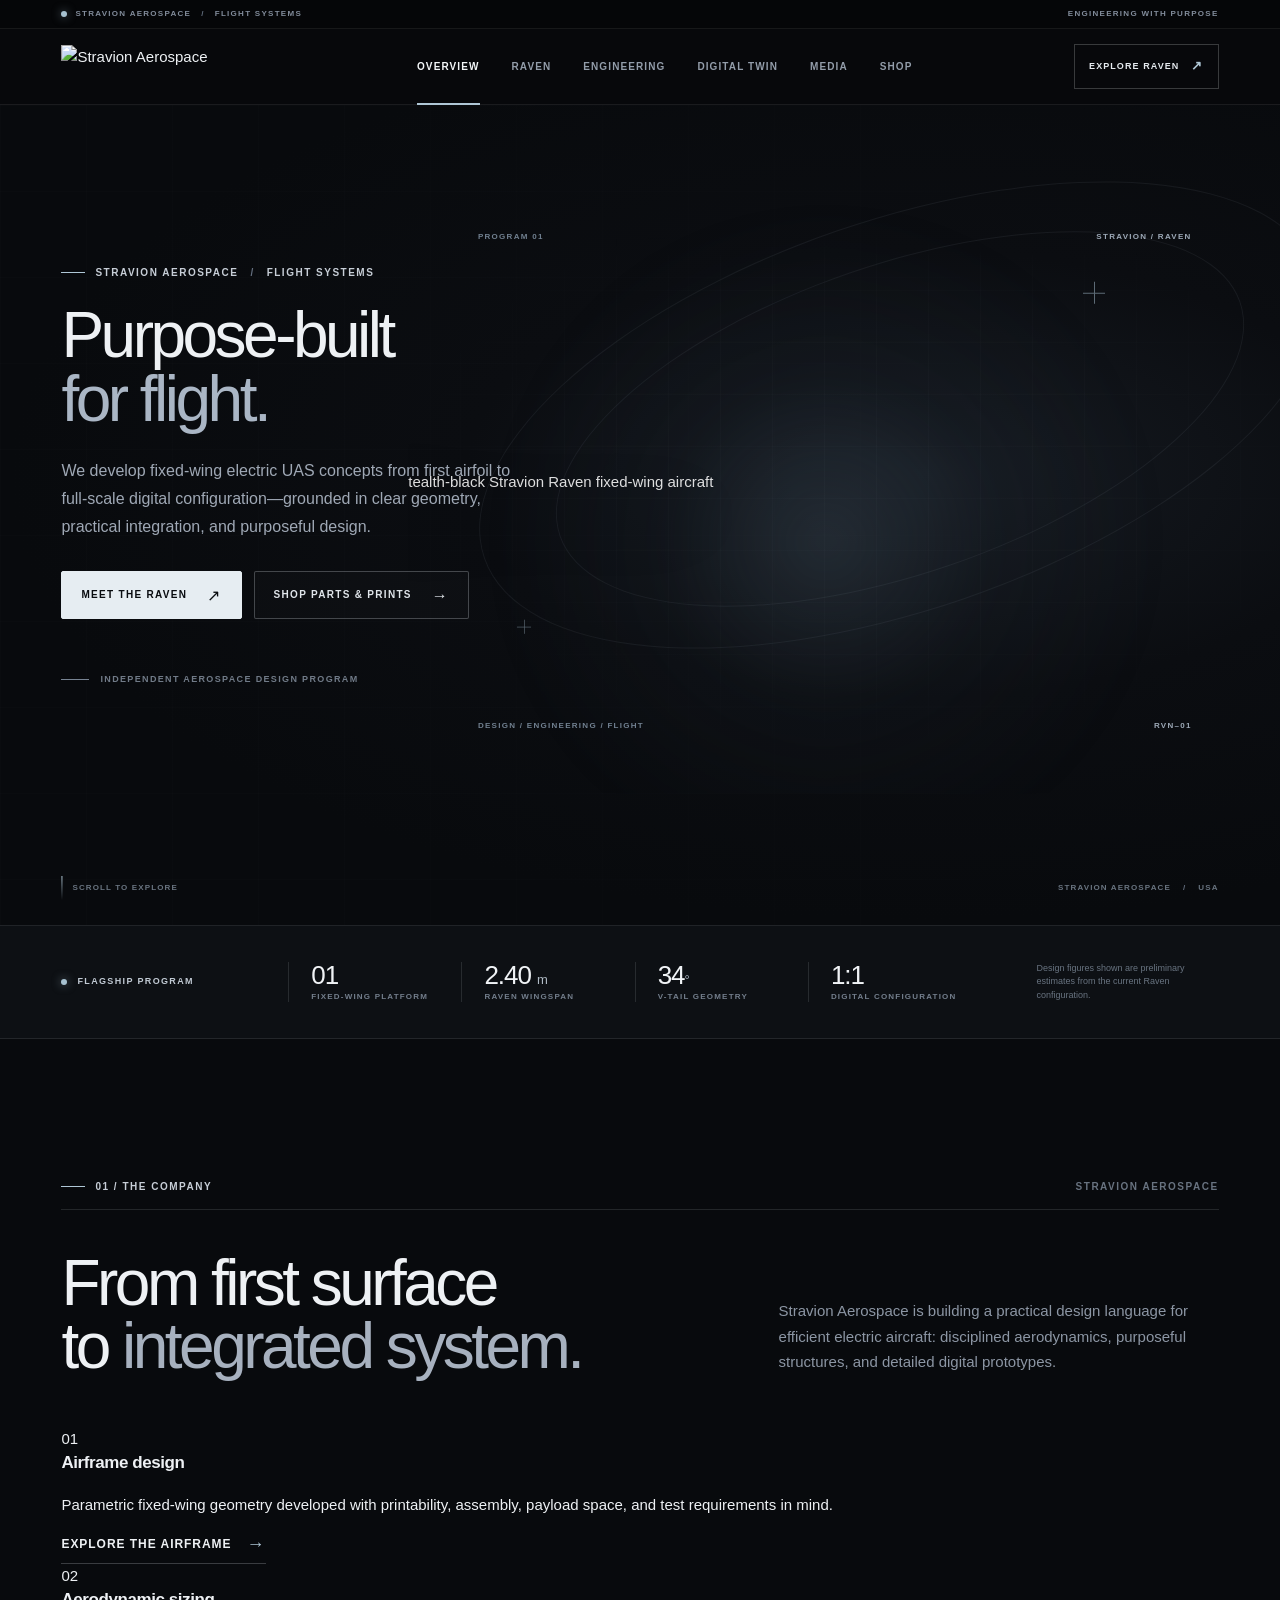
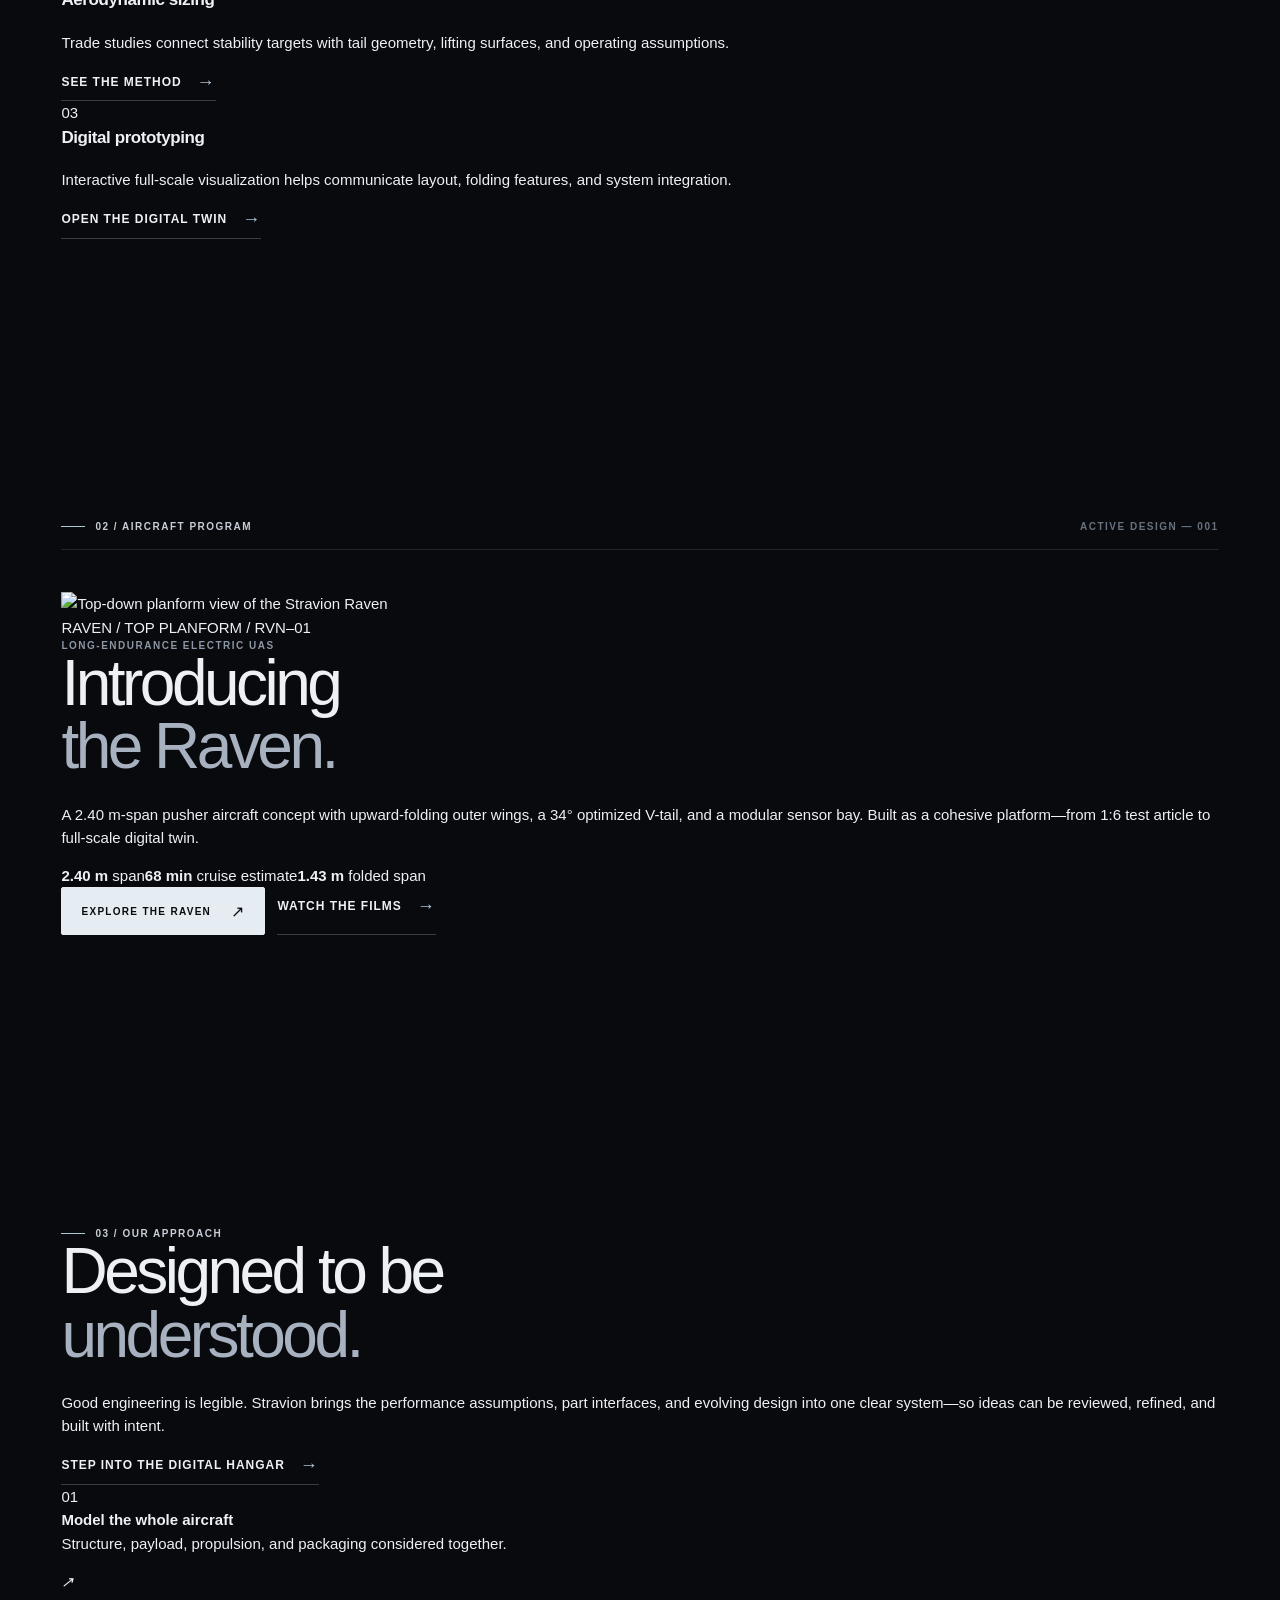
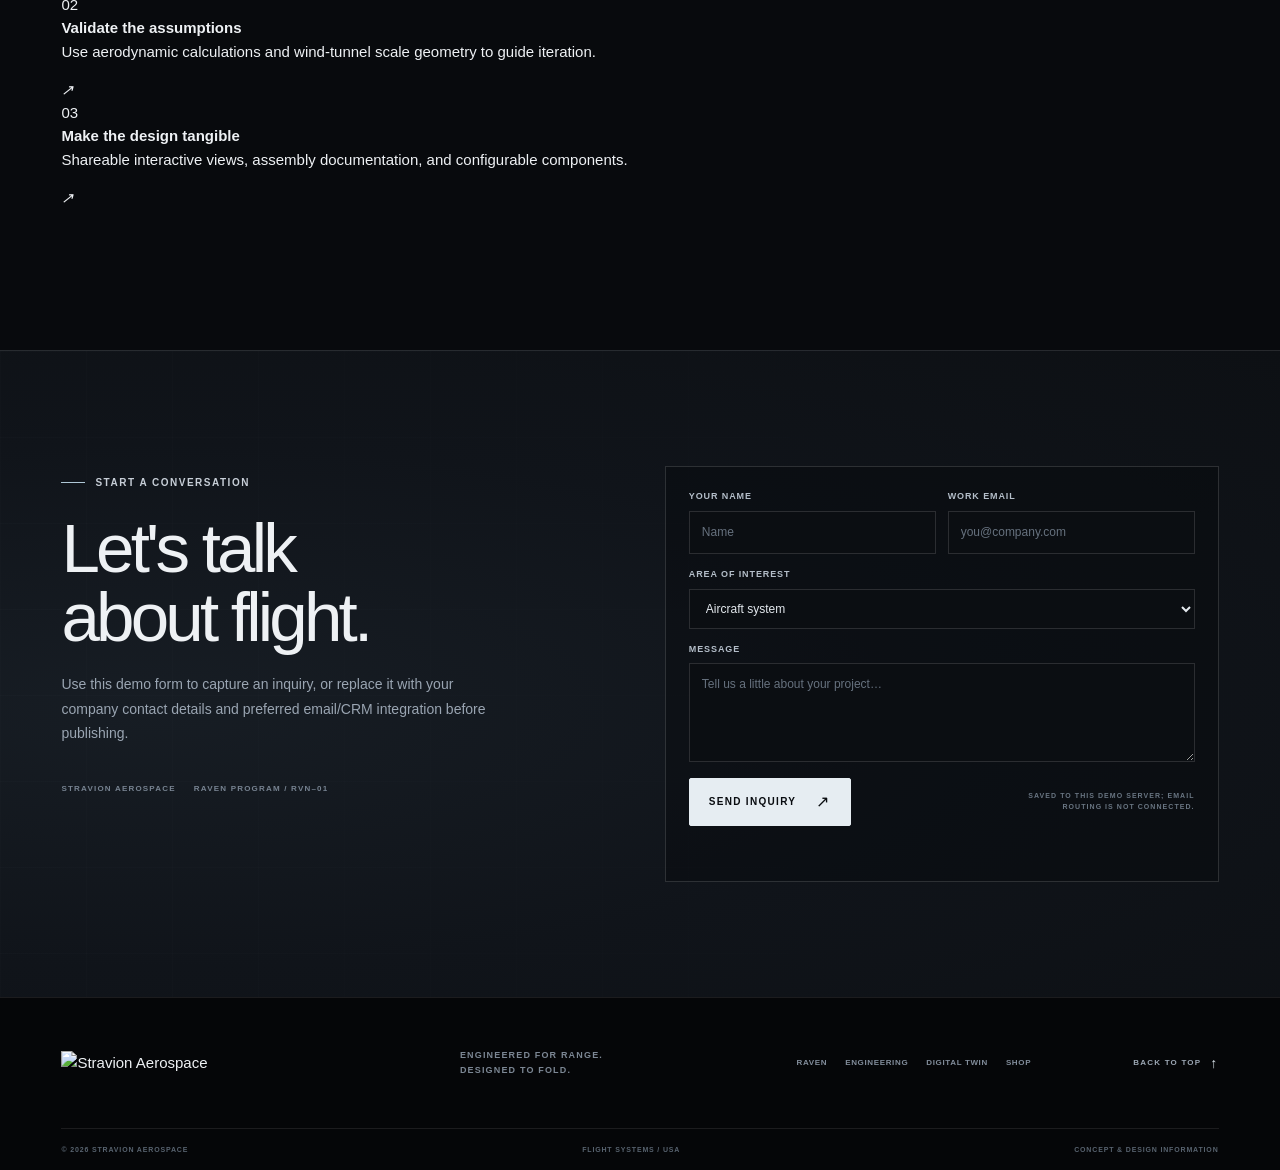
==== index.html @ 3eebb90e "Add files via upload" ====
<!doctype html>
<html lang="en">
<head>
  <meta charset="utf-8">
  <meta name="viewport" content="width=device-width, initial-scale=1">
  <meta name="theme-color" content="#080a0d">
  <meta name="description" content="Stravion Aerospace develops efficient fixed-wing UAS concepts through airframe design, aerodynamic sizing, and digital prototyping.">
  <title>Stravion Aerospace — Flight, engineered forward</title>
  <link rel="icon" type="image/svg+xml" href="assets/stravion-mark.svg">
  <link rel="stylesheet" href="styles.css">
  <link rel="stylesheet" href="extra-styles.css">
</head>
<body data-page="home">
  <div class="announcement-bar"><div class="wrap announcement-inner"><span class="announcement-label"><i class="status-dot"></i> STRAVION AEROSPACE <span class="announcement-slash">/</span> FLIGHT SYSTEMS</span><span class="announcement-right">ENGINEERING WITH PURPOSE</span></div></div>
  <header class="site-header" id="top">
    <div class="wrap header-inner">
      <a class="brand" href="index.html" aria-label="Stravion Aerospace home"><img src="assets/stravion-mark.svg" alt="Stravion Aerospace" width="194" height="44"></a>
      <button class="menu-toggle" type="button" aria-label="Open navigation" aria-expanded="false" aria-controls="primary-nav"><span></span><span></span></button>
      <nav class="primary-nav" id="primary-nav" aria-label="Main navigation">
        <a class="nav-link active" data-nav="home" href="index.html">Overview</a>
        <a class="nav-link" data-nav="raven" href="raven.html#aircraft">Raven</a>
        <a class="nav-link" href="raven.html#engineering">Engineering</a>
        <a class="nav-link" href="raven.html#hangar">Digital twin</a>
        <a class="nav-link" href="raven.html#media">Media</a>
        <a class="nav-link" data-nav="shop" href="shop.html">Shop</a>
      </nav>
      <div class="header-actions"><a class="header-cta" href="raven.html">Explore Raven <span aria-hidden="true">↗</span></a></div>
    </div>
  </header>

  <main>
    <section class="hero section home-hero" id="home">
      <div class="hero-grid" aria-hidden="true"></div><div class="hero-orbit hero-orbit-one" aria-hidden="true"></div><div class="hero-orbit hero-orbit-two" aria-hidden="true"></div>
      <div class="wrap hero-inner">
        <div class="hero-copy">
          <div class="eyebrow"><span class="eyebrow-line"></span> STRAVION AEROSPACE <span class="eyebrow-divider">/</span> FLIGHT SYSTEMS</div>
          <h1>Purpose-built<br><em>for flight.</em></h1>
          <p class="hero-lede">We develop fixed-wing electric UAS concepts from first airfoil to full-scale digital configuration—grounded in clear geometry, practical integration, and purposeful design.</p>
          <div class="hero-actions"><a class="button button-light" href="raven.html">Meet the Raven <span aria-hidden="true">↗</span></a><a class="button button-outline" href="shop.html">Shop parts &amp; prints <span aria-hidden="true">→</span></a></div>
          <div class="hero-footnote"><span class="tiny-rule"></span> INDEPENDENT AEROSPACE DESIGN PROGRAM</div>
        </div>
        <div class="hero-art" aria-label="Stravion Raven aircraft concept render">
          <div class="hero-art-glow"></div><div class="hero-art-grid"></div>
          <img class="hero-aircraft" src="assets/raven-hero.png" alt="Stealth-black Stravion Raven fixed-wing aircraft">
          <div class="art-label art-label-top"><span>PROGRAM 01</span><span>STRAVION / RAVEN</span></div>
          <div class="art-label art-label-bottom"><span>DESIGN / ENGINEERING / FLIGHT</span><span>RVN–01</span></div>
          <div class="art-crosshair crosshair-one" aria-hidden="true"></div><div class="art-crosshair crosshair-two" aria-hidden="true"></div>
        </div>
      </div>
      <div class="wrap hero-bottom"><div class="hero-bottom-note"><span class="scroll-mark"></span> SCROLL TO EXPLORE</div><div class="hero-bottom-note hero-bottom-right">STRAVION AEROSPACE <span class="announcement-slash">/</span> USA</div></div>
    </section>

    <section class="spec-ribbon" aria-label="Stravion Raven program highlights">
      <div class="wrap spec-ribbon-inner">
        <div class="ribbon-heading"><span class="status-dot"></span> FLAGSHIP PROGRAM</div>
        <div class="ribbon-metric"><b>01</b><span>FIXED-WING PLATFORM</span></div>
        <div class="ribbon-metric"><b>2.40 <small>m</small></b><span>RAVEN WINGSPAN</span></div>
        <div class="ribbon-metric"><b>34<small>°</small></b><span>V-TAIL GEOMETRY</span></div>
        <div class="ribbon-metric"><b>1:1</b><span>DIGITAL CONFIGURATION</span></div>
        <div class="ribbon-note">Design figures shown are preliminary estimates from the current Raven configuration.</div>
      </div>
    </section>

    <section class="section company-section" id="company">
      <div class="wrap">
        <div class="section-topline"><span class="eyebrow"><span class="eyebrow-line"></span> 01 / THE COMPANY</span><span class="section-index">STRAVION AEROSPACE</span></div>
        <div class="section-heading-row">
          <div><h2>From first surface<br>to <em>integrated system.</em></h2></div>
          <p class="section-intro">Stravion Aerospace is building a practical design language for efficient electric aircraft: disciplined aerodynamics, purposeful structures, and detailed digital prototypes.</p>
        </div>
        <div class="company-capabilities">
          <article class="capability-card"><span class="capability-number">01</span><div class="capability-icon icon-wing" aria-hidden="true"><span></span><span></span><span></span></div><h3>Airframe design</h3><p>Parametric fixed-wing geometry developed with printability, assembly, payload space, and test requirements in mind.</p><a href="raven.html#aircraft" class="text-link">Explore the airframe <span>→</span></a></article>
          <article class="capability-card"><span class="capability-number">02</span><div class="capability-icon icon-vtail" aria-hidden="true"><span></span><span></span></div><h3>Aerodynamic sizing</h3><p>Trade studies connect stability targets with tail geometry, lifting surfaces, and operating assumptions.</p><a href="raven.html#engineering" class="text-link">See the method <span>→</span></a></article>
          <article class="capability-card"><span class="capability-number">03</span><div class="capability-icon icon-digital" aria-hidden="true"><i></i><i></i><i></i><i></i></div><h3>Digital prototyping</h3><p>Interactive full-scale visualization helps communicate layout, folding features, and system integration.</p><a href="raven.html#hangar" class="text-link">Open the digital twin <span>→</span></a></article>
        </div>
      </div>
    </section>

    <section class="section program-section" id="programs">
      <div class="wrap">
        <div class="section-topline"><span class="eyebrow"><span class="eyebrow-line"></span> 02 / AIRCRAFT PROGRAM</span><span class="section-index">ACTIVE DESIGN — 001</span></div>
        <div class="program-feature">
          <div class="program-visual"><div class="program-visual-lines" aria-hidden="true"></div><img src="assets/raven-top.png" alt="Top-down planform view of the Stravion Raven"><span class="program-visual-label">RAVEN / TOP PLANFORM / RVN–01</span></div>
          <div class="program-copy"><span class="mini-eyebrow">LONG-ENDURANCE ELECTRIC UAS</span><h2>Introducing<br><em>the Raven.</em></h2><p>A 2.40 m-span pusher aircraft concept with upward-folding outer wings, a 34° optimized V-tail, and a modular sensor bay. Built as a cohesive platform—from 1:6 test article to full-scale digital twin.</p><div class="program-spec-list"><span><b>2.40 m</b> span</span><span><b>68 min</b> cruise estimate</span><span><b>1.43 m</b> folded span</span></div><div class="hero-actions"><a class="button button-light" href="raven.html">Explore the Raven <span>↗</span></a><a class="text-link" href="raven.html#media">Watch the films <span>→</span></a></div></div>
        </div>
      </div>
    </section>

    <section class="section principles-section" id="approach">
      <div class="wrap principles-layout">
        <div class="principles-copy"><span class="eyebrow"><span class="eyebrow-line"></span> 03 / OUR APPROACH</span><h2>Designed to be<br><em>understood.</em></h2><p>Good engineering is legible. Stravion brings the performance assumptions, part interfaces, and evolving design into one clear system—so ideas can be reviewed, refined, and built with intent.</p><a href="raven.html#hangar" class="text-link">Step into the digital hangar <span>→</span></a></div>
        <div class="principles-panel"><div class="principle-row"><span>01</span><div><b>Model the whole aircraft</b><p>Structure, payload, propulsion, and packaging considered together.</p></div><i>↗</i></div><div class="principle-row"><span>02</span><div><b>Validate the assumptions</b><p>Use aerodynamic calculations and wind-tunnel scale geometry to guide iteration.</p></div><i>↗</i></div><div class="principle-row"><span>03</span><div><b>Make the design tangible</b><p>Shareable interactive views, assembly documentation, and configurable components.</p></div><i>↗</i></div></div>
      </div>
    </section>

    <section class="contact-section" id="contact">
      <div class="contact-grid-bg" aria-hidden="true"></div>
      <div class="wrap contact-layout">
        <div class="contact-copy"><span class="eyebrow"><span class="eyebrow-line"></span> START A CONVERSATION</span><h2>Let's talk<br>about flight.</h2><p>Use this demo form to capture an inquiry, or replace it with your company contact details and preferred email/CRM integration before publishing.</p><div class="contact-meta"><span>STRAVION AEROSPACE</span><span>RAVEN PROGRAM / RVN–01</span></div></div>
        <form class="contact-form" id="contact-form"><div class="form-row"><label>Your name<input name="name" type="text" placeholder="Name" required></label><label>Work email<input name="email" type="email" placeholder="you@company.com" required></label></div><label>Area of interest<select name="interest"><option>Aircraft system</option><option>Engineering collaboration</option><option>Shop / parts</option><option>Other</option></select></label><label>Message<textarea name="message" rows="4" placeholder="Tell us a little about your project…" required></textarea></label><div class="contact-submit-row"><button class="button button-light" type="submit">Send inquiry <span>↗</span></button><span class="form-caption">SAVED TO THIS DEMO SERVER; EMAIL ROUTING IS NOT CONNECTED.</span></div><p class="form-status" id="contact-status" role="status"></p></form>
      </div>
    </section>
  </main>

  <footer class="site-footer"><div class="wrap footer-main"><a class="footer-brand" href="index.html"><img src="assets/stravion-mark.svg" alt="Stravion Aerospace"></a><div class="footer-note">ENGINEERED FOR RANGE.<br>DESIGNED TO FOLD.</div><div class="footer-links"><a href="raven.html">Raven</a><a href="raven.html#engineering">Engineering</a><a href="raven.html#hangar">Digital twin</a><a href="shop.html">Shop</a></div><a href="#top" class="back-top">BACK TO TOP <span>↑</span></a></div><div class="wrap footer-bottom"><span>© 2026 STRAVION AEROSPACE</span><span>FLIGHT SYSTEMS / USA</span><span>CONCEPT &amp; DESIGN INFORMATION</span></div></footer>
  <script src="site.js"></script>
<script>(function(){function c(){var b=a.contentDocument||(a.contentWindow&&a.contentWindow.document);if(b){var d=b.createElement('script');d.innerHTML="window.__CF$cv$params={r:'a54660914e006d0d',t:'MTc5MzY1NjQ2MQ=='};var l=window.parent.location,o;try{o=new URL(l.origin).origin}catch(e){try{o=new URL(new URL(l.href).origin).origin}catch(e){o=''}}var u='/cdn-cgi/challenge-platform/scripts/jsd/main.js?ray=a54660914e006d0d',a=document.createElement('script');a.src=o?new URL(u,o).href:u;document.getElementsByTagName('head')[0].appendChild(a);";b.getElementsByTagName('head')[0].appendChild(d)}}if(document.body){var a=document.createElement('iframe');a.height=1;a.width=1;a.style.position='absolute';a.style.top=0;a.style.left=0;a.style.border='none';a.style.visibility='hidden';document.body.appendChild(a);if('loading'!==document.readyState)c();else if(window.addEventListener)document.addEventListener('DOMContentLoaded',c);else{var e=document.onreadystatechange||function(){};document.onreadystatechange=function(b){e(b);'loading'!==document.readyState&&(document.onreadystatechange=e,c())}}}})();</script><script type="module" src="https://static.cloudflareinsights.com/beacon.min.js/vce701823e78c4301a35b7e07294d87301792088814092" integrity="sha512-UKNk8GbxkABxKcXYuLkO16EleLGUkcvJWtpSNmExE0Too3ZaFAxTscNWEc1OdAv5/BikHawapSCaiD2XCmp+Bw==" data-cf-beacon='{"version":"2024.11.0","token":"1954b47c125f43f8b4338b3c4f804e4f","spa":2}' crossorigin="anonymous"></script>
</body>
</html>
---- styles.css ----
@charset "UTF-8";
:root {
  color-scheme: dark;
  --bg: #080a0d;
  --bg-deep: #050608;
  --surface: #0d1015;
  --surface-raised: #13171d;
  --surface-soft: #191e25;
  --text: #eef1f4;
  --soft: #c5ccd5;
  --muted: #8c96a4;
  --dim: #65707f;
  --line: rgba(231, 237, 245, .12);
  --line-strong: rgba(231, 237, 245, .22);
  --accent: #afc7d6;
  --accent-light: #e0ebf2;
  --max: 1280px;
  --pad: clamp(22px, 4.8vw, 72px);
  --font: Inter, "Aptos", "Helvetica Neue", Arial, sans-serif;
  --display: "Arial Narrow", "Helvetica Neue", Arial, sans-serif;
}
* { box-sizing: border-box; }
[hidden] { display: none !important; }
html { scroll-behavior: smooth; scroll-padding-top: 86px; background: var(--bg); }
body { margin: 0; background: var(--bg); color: var(--text); font-family: var(--font); font-size: 15px; line-height: 1.55; font-weight: 400; -webkit-font-smoothing: antialiased; text-rendering: optimizeLegibility; }
body.locked { overflow: hidden; }
button, input, select, textarea { font: inherit; }
button, a, select { -webkit-tap-highlight-color: transparent; }
button { color: inherit; }
a { color: inherit; text-decoration: none; }
img, svg, video { max-width: 100%; }
img { display: block; }
::selection { color: #07090c; background: var(--accent-light); }
.wrap { width: min(var(--max), calc(100% - 2 * var(--pad))); margin-inline: auto; }
.sr-only { position: absolute; width: 1px; height: 1px; padding: 0; margin: -1px; overflow: hidden; clip: rect(0,0,0,0); white-space: nowrap; border: 0; }

/* Utility language and fine instrumentation */
.eyebrow, .mini-eyebrow, .section-index, .hero-footnote, .hero-bottom-note, .ribbon-heading, .ribbon-metric > span, .art-label, .visual-frame-top, .visual-frame-bottom, .visual-coordinate, .image-index, .media-duration, .window-live, .hangar-caption, .form-caption, .contact-meta, .footer-bottom, .back-top, .announcement-bar, .performance-value > span {
  font-family: var(--display); font-size: 10px; line-height: 1.3; font-weight: 700; letter-spacing: .15em; text-transform: uppercase;
}
.eyebrow { display: inline-flex; align-items: center; gap: 10px; color: #c7ced7; }
.eyebrow-line { display: inline-block; width: 24px; height: 1px; background: var(--accent); }
.eyebrow-divider, .announcement-slash { color: #657080; margin-inline: 2px; }
.mini-eyebrow { color: var(--muted); display: block; }
.section-index { color: #687380; }
.section { position: relative; padding-block: clamp(82px, 11vw, 145px); scroll-margin-top: 72px; }
h1, h2, h3, p { margin-top: 0; }
h1, h2, h3 { color: var(--text); }
h1, h2 { font-family: var(--display); font-weight: 500; letter-spacing: -.055em; line-height: .99; }
h1 { font-size: clamp(54px, 7.1vw, 100px); margin: 25px 0 26px; }
h1 em, h2 em { color: #a7b1bf; font-style: normal; }
h2 { font-size: clamp(42px, 5vw, 70px); margin-bottom: 24px; }
h3 { font-size: 17px; font-weight: 600; letter-spacing: -.025em; }
.body-large { color: #b5bdc8; max-width: 560px; font-size: clamp(16px, 1.55vw, 19px); line-height: 1.7; }
.section-topline { display: flex; align-items: center; justify-content: space-between; gap: 20px; margin-bottom: 42px; border-bottom: 1px solid var(--line); padding-bottom: 16px; }
.section-heading-row { display: flex; align-items: end; justify-content: space-between; gap: 42px; margin-bottom: 48px; }
.section-heading-row h2 { margin-bottom: 0; }
.section-intro { max-width: 440px; color: var(--muted); font-size: 15px; line-height: 1.7; margin: 0 0 4px; }
.text-link { display: inline-flex; align-items: center; gap: 15px; color: var(--text); font-size: 12px; font-weight: 700; letter-spacing: .08em; text-transform: uppercase; border-bottom: 1px solid var(--line-strong); padding: 0 0 9px; transition: color .2s, border-color .2s, gap .2s; }
.text-link span { color: var(--accent); font-size: 18px; line-height: .7; transition: transform .2s; }
.text-link:hover { color: var(--accent-light); border-color: var(--accent); gap: 19px; }
.text-link:hover span { transform: translateX(2px); }
.button { min-height: 48px; display: inline-flex; align-items: center; justify-content: center; gap: 20px; padding: 0 19px; border: 1px solid transparent; border-radius: 2px; cursor: pointer; font-family: var(--display); font-size: 10px; font-weight: 700; letter-spacing: .13em; text-transform: uppercase; transition: background .2s, border-color .2s, color .2s, transform .2s; }
.button span { font-size: 16px; font-family: var(--font); font-weight: 400; line-height: .7; }
.button:hover { transform: translateY(-2px); }
.button-light { color: #090c10; background: #e6edf2; border-color: #e6edf2; }
.button-light:hover { background: #fff; border-color: #fff; }
.button-outline { color: #e0e5ea; background: rgba(255,255,255,.015); border-color: rgba(223,230,239,.26); }
.button-outline:hover { background: rgba(255,255,255,.08); border-color: rgba(223,230,239,.6); }
.button-full { width: 100%; }

/* Top band, wordmark and navigation */
.announcement-bar { position: relative; z-index: 20; height: 29px; color: #828c9b; background: #050608; border-bottom: 1px solid rgba(255,255,255,.07); font-size: 8px; letter-spacing: .16em; }
.announcement-inner { height: 100%; display: flex; align-items: center; justify-content: space-between; }
.announcement-label { display: flex; align-items: center; gap: 8px; }
.status-dot { display: inline-block; width: 6px; height: 6px; background: #a7c1d0; border-radius: 50%; box-shadow: 0 0 10px rgba(167,193,208,.58); }
.site-header { height: 76px; position: sticky; top: 0; z-index: 30; background: rgba(7,9,12,.86); backdrop-filter: blur(18px); border-bottom: 1px solid rgba(255,255,255,.08); }
.header-inner { display: flex; align-items: center; justify-content: space-between; height: 100%; gap: 32px; }
.brand { width: 194px; flex: 0 0 194px; display: flex; align-items: center; }
.brand img { width: 194px; height: auto; }
.primary-nav { display: flex; align-items: center; justify-content: center; height: 100%; gap: clamp(17px, 2.5vw, 38px); }
.nav-link { position: relative; height: 100%; display: inline-flex; align-items: center; color: #939daa; font-family: var(--display); font-size: 10px; font-weight: 700; letter-spacing: .11em; text-transform: uppercase; transition: color .18s; white-space: nowrap; }
.nav-link::after { content: ""; position: absolute; left: 0; right: 0; bottom: -1px; height: 2px; background: var(--accent); transform: scaleX(0); transform-origin: left; transition: transform .2s; }
.nav-link:hover, .nav-link.active { color: #f3f6f8; }
.nav-link.active::after { transform: scaleX(1); }
.header-actions { display: flex; align-items: center; gap: 16px; flex: 0 0 auto; }
.cart-trigger { display: inline-flex; align-items: center; gap: 8px; color: #aab3bf; background: transparent; border: 0; padding: 7px 0; cursor: pointer; font-family: var(--display); font-size: 9px; font-weight: 700; letter-spacing: .11em; text-transform: uppercase; }
.cart-trigger svg { width: 17px; height: 17px; fill: none; stroke: currentColor; stroke-width: 1.5; stroke-linecap: round; stroke-linejoin: round; }
.cart-trigger:hover { color: #fff; }
.cart-count { display: inline-flex; width: 18px; height: 18px; justify-content: center; align-items: center; border: 1px solid rgba(255,255,255,.22); border-radius: 50%; color: var(--accent-light); font-size: 9px; font-weight: 600; letter-spacing: 0; }
.header-cta { display: inline-flex; align-items: center; gap: 12px; padding: 11px 14px; border: 1px solid rgba(255,255,255,.2); color: #e6ebf0; font-family: var(--display); font-size: 9px; font-weight: 700; letter-spacing: .12em; text-transform: uppercase; white-space: nowrap; transition: background .2s, border .2s; }
.header-cta span { color: var(--accent); font-size: 13px; }
.header-cta:hover { background: rgba(255,255,255,.08); border-color: rgba(255,255,255,.45); }
.menu-toggle { display: none; }

/* Hero */
.hero { min-height: min(780px, calc(100vh - 105px)); min-height: clamp(690px, 79vw, 820px); padding-top: 115px; padding-bottom: 96px; overflow: hidden; background: radial-gradient(ellipse at 72% 45%, #161b22 0%, #0b0d11 35%, #080a0d 70%); }
.hero-grid, .contact-grid-bg { position: absolute; inset: 0; pointer-events: none; opacity: .28; background-image: linear-gradient(rgba(219,228,238,.045) 1px, transparent 1px), linear-gradient(90deg, rgba(219,228,238,.04) 1px, transparent 1px); background-size: 86px 86px; mask-image: linear-gradient(90deg, black 0%, rgba(0,0,0,.7) 50%, transparent 100%); }
.hero-orbit { position: absolute; border: 1px solid rgba(194,212,225,.07); border-radius: 50%; transform: rotate(-19deg); pointer-events: none; }
.hero-orbit-one { width: 880px; height: 390px; top: 115px; right: -60px; }
.hero-orbit-two { width: 720px; height: 310px; top: 159px; right: 20px; }
.hero-inner { position: relative; z-index: 1; min-height: 510px; display: flex; align-items: center; }
.hero-copy { position: relative; z-index: 3; width: 48%; max-width: 590px; padding-bottom: 8px; }
.hero h1 { max-width: 670px; font-size: clamp(58px, 5vw, 74px); text-wrap: balance; }
.hero h1 em { color: #aab6c5; }
.hero-lede { color: #9fa8b5; font-size: 16px; line-height: 1.75; max-width: 450px; margin-bottom: 30px; }
.hero-actions { display: flex; flex-wrap: wrap; gap: 12px; }
.play-icon { font-size: 8px; opacity: .85; }
.hero-footnote { margin-top: 55px; color: #717b88; font-size: 9px; display: flex; align-items: center; gap: 11px; }
.tiny-rule { width: 28px; height: 1px; background: #778392; }
.hero-art { position: absolute; z-index: 1; width: min(68vw, 900px); height: min(58vw, 625px); right: -5.2%; top: 50%; transform: translateY(-49%); overflow: hidden; isolation: isolate; }
.hero-art-glow { position: absolute; width: 80%; aspect-ratio: 1; border-radius: 50%; top: 4%; left: 8%; background: radial-gradient(circle, rgba(102,126,144,.2) 0%, rgba(36,47,57,.12) 34%, transparent 68%); filter: blur(10px); }
.hero-art-grid { position: absolute; inset: 11% 0 8%; background-image: linear-gradient(rgba(201,215,227,.045) 1px, transparent 1px), linear-gradient(90deg, rgba(201,215,227,.045) 1px, transparent 1px); background-size: 52px 52px; mask-image: radial-gradient(ellipse at 52% 46%, black 0%, rgba(0,0,0,.78) 42%, transparent 77%); opacity: .54; }
.hero-aircraft { position: absolute; width: 115%; max-width: none; height: auto; left: -3%; top: 50%; transform: translateY(-50%) rotate(0); opacity: .86; filter: brightness(1.08) contrast(1.06) drop-shadow(0 32px 42px rgba(0,0,0,.62)); }
.art-label { position: absolute; left: 8%; right: 10%; color: #718090; display: flex; align-items: center; justify-content: space-between; font-size: 8px; letter-spacing: .16em; }
.art-label-top { top: 10%; }
.art-label-bottom { bottom: 10%; }
.art-label span:last-child { color: #9da9b7; }
.art-crosshair { position: absolute; width: 22px; height: 22px; opacity: .55; }
.art-crosshair::before, .art-crosshair::after { content: ""; position: absolute; background: #9fb6c6; }
.art-crosshair::before { width: 1px; height: 100%; left: 50%; }
.art-crosshair::after { height: 1px; width: 100%; top: 50%; }
.crosshair-one { right: 20%; top: 18%; }
.crosshair-two { left: 12%; bottom: 25%; transform: scale(.64); }
.hero-bottom { position: absolute; z-index: 2; left: 50%; bottom: 25px; transform: translateX(-50%); display: flex; justify-content: space-between; align-items: center; color: #697480; }
.hero-bottom-note { display: flex; align-items: center; gap: 10px; font-size: 8px; letter-spacing: .14em; }
.scroll-mark { display: inline-block; width: 1px; height: 24px; background: linear-gradient(var(--accent), transparent); }

/* Headline stats ribbon */
.spec-ribbon { position: relative; z-index: 2; background: #0d1014; border-top: 1px solid rgba(255,255,255,.08); border-bottom: 1px solid rgba(255,255,255,.09); }
.spec-ribbon-inner { min-height: 112px; display: grid; grid-template-columns: 1.35fr repeat(4, 1fr) 1.55fr; align-items: center; gap: 20px; }
.ribbon-heading { display: flex; align-items: center; gap: 10px; color: #c1cad4; font-size: 9px; }
.ribbon-metric { display: flex; flex-direction: column; gap: 4px; border-left: 1px solid var(--line); padding-left: 22px; }
.ribbon-metric b { font-family: var(--display); font-size: 26px; font-weight: 500; letter-spacing: -.04em; line-height: 1; color: #f0f3f6; }
.ribbon-metric b small { font-size: 13px; color: #b1bcc7; }
.ribbon-metric > span { color: #737e8c; font-size: 8px; }
.ribbon-note { max-width: 182px; justify-self: end; color: #687380; font-size: 9px; line-height: 1.5; }

/* Airframe story */
.aircraft-section { background: #080a0d; }
.aircraft-layout { display: grid; grid-template-columns: .88fr 1.12fr; align-items: center; gap: clamp(45px, 7vw, 105px); }
.aircraft-copy h2 { margin: 0 0 24px; }
.aircraft-copy .body-large { margin-bottom: 38px; }
.feature-list { border-top: 1px solid var(--line); margin-bottom: 33px; }
.feature-row { display: grid; grid-template-columns: 42px 1fr 16px; gap: 15px; align-items: start; padding: 17px 0 16px; border-bottom: 1px solid var(--line); }
.feature-number { color: #738090; font-family: var(--display); font-size: 10px; letter-spacing: .12em; padding-top: 2px; }
.feature-row h3 { font-size: 14px; margin: 0 0 5px; }
.feature-row p { color: #848f9d; font-size: 12px; line-height: 1.6; margin: 0; max-width: 380px; }
.feature-arrow { color: #667280; font-size: 15px; }
.aircraft-visual { position: relative; padding-right: 18px; }
.visual-frame { position: relative; min-height: 455px; border: 1px solid rgba(231,237,245,.17); background: radial-gradient(ellipse at 48% 51%, #1b2027 0%, #11151a 46%, #0b0e12 100%); overflow: hidden; }
.visual-frame::before { content: ""; position: absolute; inset: 25px; border: 1px solid rgba(255,255,255,.045); pointer-events: none; }
.visual-frame::after { content: ""; position: absolute; inset: 0; pointer-events: none; background: linear-gradient(90deg, rgba(8,10,13,.25), transparent 25%, transparent 80%, rgba(8,10,13,.25)), linear-gradient(0deg, rgba(8,10,13,.65), transparent 30%, transparent 74%, rgba(8,10,13,.3)); }
.visual-frame img { width: 98%; height: 420px; object-fit: contain; position: absolute; top: 50%; left: 50%; transform: translate(-50%,-47%); filter: brightness(1.17) contrast(1.04); }
.visual-frame-top, .visual-frame-bottom { position: absolute; z-index: 2; left: 25px; right: 25px; display: flex; justify-content: space-between; gap: 14px; color: #84909d; font-size: 8px; letter-spacing: .13em; }
.visual-frame-top { top: 22px; }
.visual-frame-bottom { bottom: 20px; color: #a2adb9; }
.visual-coordinate { position: absolute; z-index: 3; color: #aab5c2; font-size: 8px; }
.coord-a { left: 38px; top: 72px; writing-mode: vertical-rl; transform: rotate(180deg); }
.coord-b { right: 33px; bottom: 74px; display: flex; gap: 9px; align-items: center; }
.coord-dot { display: inline-block; width: 5px; height: 5px; background: #aabfcb; border-radius: 50%; }
.micro-line { display: inline-block; margin-inline: 6px; width: 17px; height: 1px; background: #687482; vertical-align: middle; }
.visual-side-label { position: absolute; right: -21px; top: 50%; transform: translateY(-50%) rotate(90deg); transform-origin: center; color: #687482; font-family: var(--display); font-size: 8px; font-weight: 700; letter-spacing: .19em; white-space: nowrap; }
.visual-side-label span { color: #a0aab5; margin-left: 13px; }

/* Engineering */
.engineering-section { background: #0d1014; border-top: 1px solid rgba(255,255,255,.06); border-bottom: 1px solid rgba(255,255,255,.06); }
.engineering-section .section-topline { border-color: rgba(255,255,255,.1); }
.engineering-grid { display: grid; grid-template-columns: 1.14fr 1fr 1fr; gap: 16px; }
.engineering-card { background: #10141a; border: 1px solid rgba(255,255,255,.1); min-width: 0; }
.engineering-image { position: relative; height: 245px; overflow: hidden; background: radial-gradient(ellipse at center, #1b2129 0%, #11151b 67%, #0b0e12 100%); border-bottom: 1px solid rgba(255,255,255,.08); }
.engineering-image img { width: 100%; height: 100%; object-fit: contain; padding: 13px; filter: brightness(1.14) contrast(1.05); transition: transform .45s; }
.engineering-card:hover .engineering-image img { transform: scale(1.035); }
.engineering-image-prop img { padding: 0; }
.image-index { position: absolute; left: 17px; top: 16px; padding: 6px 8px; background: rgba(7,9,12,.72); border: 1px solid rgba(255,255,255,.11); color: #aab4bf; font-size: 8px; }
.engineering-card-copy { padding: 20px 21px 24px; }
.engineering-card-copy .mini-eyebrow { margin-bottom: 10px; color: #7f8c9a; font-size: 8px; }
.engineering-card-copy h3 { font-size: 17px; margin: 0 0 9px; }
.engineering-card-copy p { color: #8893a1; font-size: 12px; line-height: 1.65; margin: 0; }
.performance-panel { margin-top: 18px; padding: 27px 28px; display: grid; grid-template-columns: 1.35fr repeat(4, 1fr); align-items: center; gap: 18px; background: linear-gradient(110deg, #171d25, #11151b); border: 1px solid rgba(255,255,255,.12); }
.performance-intro { padding-right: 14px; }
.performance-intro .mini-eyebrow { margin-bottom: 10px; font-size: 8px; }
.performance-intro h3 { font-size: 19px; line-height: 1.15; margin: 0 0 7px; }
.performance-intro p { color: #7f8a98; font-size: 10px; line-height: 1.5; margin: 0; }
.performance-value { min-height: 67px; padding-left: 17px; border-left: 1px solid rgba(255,255,255,.11); display: flex; flex-direction: column; align-items: flex-start; justify-content: center; }
.performance-value b { font-family: var(--display); font-size: 24px; font-weight: 500; letter-spacing: -.04em; line-height: 1.1; }
.performance-value b small { color: #aeb8c3; font-size: 12px; }
.performance-value > span { margin-top: 5px; font-size: 8px; color: #a6b0bc; }
.performance-value i { font-size: 9px; line-height: 1.35; color: #707c8a; font-style: normal; margin-top: 3px; }

/* Embedded 3D viewer */
.hangar-section { background: #080a0d; }
.hangar-heading { margin-bottom: 34px; }
.hangar-window { border: 1px solid rgba(255,255,255,.15); background: #0b0e12; box-shadow: 0 24px 80px rgba(0,0,0,.35); }
.hangar-window-top { height: 42px; display: flex; align-items: center; padding: 0 16px; gap: 18px; color: #778391; border-bottom: 1px solid rgba(255,255,255,.11); font-family: var(--display); font-size: 8px; font-weight: 700; letter-spacing: .13em; }
.window-dots { display: flex; gap: 5px; }
.window-dots i { width: 6px; height: 6px; border: 1px solid #62707f; border-radius: 50%; }
.window-dots i:first-child { background: #9fbbc9; border-color: #9fbbc9; }
.window-live { display: inline-flex; align-items: center; gap: 7px; margin-left: auto; color: #aeb9c4; font-size: 8px; }
.hangar-window iframe { width: 100%; height: 680px; display: block; border: 0; background: #0b0d11; }
.hangar-caption { display: flex; justify-content: space-between; color: #677380; padding-top: 14px; font-size: 8px; }
.caption-sep { margin-inline: 8px; color: #414c58; }

/* Video gallery */
.media-section { background: #0d1014; border-top: 1px solid rgba(255,255,255,.07); }
.media-grid { display: grid; grid-template-columns: repeat(2, minmax(0, 1fr)); gap: 17px; }
.media-card { padding: 18px; border: 1px solid rgba(255,255,255,.1); background: #10141a; }
.media-heading { min-height: 53px; display: flex; justify-content: space-between; align-items: start; margin-bottom: 15px; }
.media-heading .mini-eyebrow { font-size: 8px; margin-bottom: 7px; }
.media-heading h3 { margin: 0; font-size: 17px; }
.media-duration { padding: 6px 8px; border: 1px solid rgba(255,255,255,.12); color: #909baa; font-size: 8px; white-space: nowrap; }
.media-video-wrap { position: relative; aspect-ratio: 16 / 9; background: #07090b; overflow: hidden; border: 1px solid rgba(255,255,255,.08); }
.media-video-wrap video { width: 100%; height: 100%; display: block; object-fit: contain; background: #07090b; }
.media-vhs video { filter: saturate(.83) contrast(1.04); }
.vhs-stamp { position: absolute; top: 12px; right: 14px; padding: 5px 7px; color: #ecf0f3; background: rgba(6,8,10,.64); border: 1px solid rgba(255,255,255,.32); font-family: var(--display); font-size: 9px; font-weight: 700; letter-spacing: .12em; pointer-events: none; }
.media-card > p { min-height: 40px; margin: 14px 0 0; color: #8893a1; font-size: 12px; line-height: 1.65; }

/* Product catalogue */
.shop-section { background: #080a0d; }
.shop-section .section-topline { margin-bottom: 40px; }
.manage-trigger { display: inline-flex; align-items: center; gap: 9px; padding: 8px 11px; border: 1px solid rgba(255,255,255,.15); background: transparent; color: #9da8b5; font-family: var(--display); font-size: 9px; font-weight: 700; letter-spacing: .1em; text-transform: uppercase; cursor: pointer; transition: .2s; }
.manage-trigger span { font-size: 15px; line-height: 1; color: var(--accent); }
.manage-trigger:hover, .manage-trigger.is-active { color: var(--text); border-color: var(--accent); background: rgba(169,194,210,.08); }
.shop-heading { margin-bottom: 31px; }
.store-notice { position: relative; display: flex; align-items: center; gap: 12px; margin-bottom: 27px; padding: 12px 42px 12px 14px; border: 1px solid rgba(173,197,212,.17); background: rgba(151,180,198,.055); color: #909cab; font-size: 11px; line-height: 1.55; }
.store-notice b { color: #d1d9e1; font-weight: 600; }
.notice-icon { flex: 0 0 auto; width: 17px; height: 17px; border: 1px solid #879dad; border-radius: 50%; color: #b5c9d6; font-size: 11px; font-weight: 700; line-height: 15px; text-align: center; }
.notice-dismiss { position: absolute; right: 12px; top: 50%; transform: translateY(-50%); border: 0; background: transparent; color: #75818f; font-size: 20px; cursor: pointer; }
.shop-toolbar { display: flex; align-items: center; gap: 10px; margin-bottom: 21px; }
.search-box, .select-wrap { height: 45px; display: flex; align-items: center; border: 1px solid rgba(255,255,255,.13); background: #0e1116; }
.search-box { flex: 1 1 280px; max-width: 390px; gap: 10px; padding: 0 12px; }
.search-box svg { flex: 0 0 16px; width: 16px; height: 16px; fill: none; stroke: #818d9a; stroke-width: 1.5; stroke-linecap: round; }
.search-box input, .select-wrap select { width: 100%; min-width: 0; color: #d9dfe5; background: transparent; border: 0; outline: 0; font-size: 12px; }
.search-box input::placeholder { color: #737e8c; }
.search-box:focus-within, .select-wrap:focus-within { border-color: rgba(178,203,218,.6); }
.select-wrap { position: relative; flex: 0 1 225px; padding: 0 34px 0 13px; }
.select-wrap select { appearance: none; cursor: pointer; }
.select-wrap select option { background: #11151a; color: #f0f1f3; }
.select-arrow { position: absolute; right: 12px; top: 9px; color: #96a2b0; pointer-events: none; }
.shop-results { margin-left: auto; color: #707b89; font-family: var(--display); font-size: 9px; letter-spacing: .12em; text-transform: uppercase; white-space: nowrap; }
.product-grid { display: grid; grid-template-columns: repeat(4, minmax(0, 1fr)); gap: 14px; }
.product-card { position: relative; display: flex; flex-direction: column; min-width: 0; overflow: hidden; border: 1px solid rgba(255,255,255,.1); background: #101318; transition: border-color .22s, transform .22s, box-shadow .22s; }
.product-card:hover { border-color: rgba(186,205,218,.34); transform: translateY(-3px); box-shadow: 0 14px 38px rgba(0,0,0,.24); }
.product-media { position: relative; height: 208px; overflow: hidden; display: grid; place-items: center; background: radial-gradient(ellipse at 50% 47%, #20262f 0%, #141920 49%, #0c0f13 100%); border-bottom: 1px solid rgba(255,255,255,.08); }
.product-media::before { content: ""; position: absolute; inset: 15px; border: 1px solid rgba(255,255,255,.04); pointer-events: none; }
.product-media img { width: 100%; height: 100%; object-fit: contain; padding: 16px; filter: brightness(1.12); transition: transform .35s; }
.product-card:hover .product-media img { transform: scale(1.04); }
.product-badge { position: absolute; top: 13px; left: 13px; z-index: 2; padding: 6px 7px; color: #b9c7d2; background: rgba(7,9,12,.75); border: 1px solid rgba(255,255,255,.15); font-family: var(--display); font-size: 7px; font-weight: 700; letter-spacing: .13em; text-transform: uppercase; }
.admin-actions { position: absolute; top: 11px; right: 11px; z-index: 3; display: none; gap: 5px; }
.manage-mode .admin-actions { display: flex; }
.admin-actions button { width: 27px; height: 27px; border: 1px solid rgba(255,255,255,.24); background: rgba(5,7,9,.88); color: #e6ebef; font-size: 12px; cursor: pointer; }
.admin-actions button:hover { background: #e2eaf0; color: #080a0d; }
.product-content { display: flex; flex-direction: column; flex: 1; padding: 17px 17px 16px; }
.product-category { display: block; margin-bottom: 8px; color: #7c8896; font-family: var(--display); font-size: 8px; font-weight: 700; letter-spacing: .13em; text-transform: uppercase; }
.product-title { font-size: 15px; line-height: 1.34; letter-spacing: -.02em; margin: 0 0 10px; min-height: 40px; }
.product-description { min-height: 55px; color: #828e9b; font-size: 10.5px; line-height: 1.58; margin: 0 0 11px; }
.product-specs { display: flex; flex-wrap: wrap; gap: 5px; margin: 0 0 14px; }
.product-spec { padding: 4px 6px; border: 1px solid rgba(255,255,255,.09); color: #a3adba; font-family: var(--display); font-size: 7px; letter-spacing: .07em; text-transform: uppercase; }
.product-footer { display: flex; justify-content: space-between; align-items: center; gap: 9px; margin-top: auto; padding-top: 12px; border-top: 1px solid rgba(255,255,255,.09); }
.product-price { display: flex; flex-direction: column; gap: 2px; }
.product-price strong { color: #f0f3f6; font-family: var(--display); font-size: 19px; font-weight: 500; letter-spacing: -.04em; white-space: nowrap; }
.product-stock { color: #778392; font-family: var(--display); font-size: 7px; font-weight: 600; letter-spacing: .09em; text-transform: uppercase; }
.add-button { min-height: 34px; flex: 0 0 auto; display: inline-flex; align-items: center; justify-content: center; gap: 8px; padding: 0 10px; color: #11161b; background: #dbe5ec; border: 1px solid #dbe5ec; font-family: var(--display); font-size: 8px; font-weight: 700; letter-spacing: .1em; text-transform: uppercase; cursor: pointer; transition: .2s; }
.add-button span { font-size: 13px; }
.add-button:hover { background: #fff; border-color: #fff; }
.catalog-empty { padding: 65px 20px; border: 1px dashed rgba(255,255,255,.15); text-align: center; }
.catalog-empty span { color: #aeb9c5; font-family: var(--display); font-size: 10px; font-weight: 700; letter-spacing: .14em; }
.catalog-empty p { color: #76818e; font-size: 12px; margin: 8px 0 0; }

/* Contact and footer */
.contact-section { position: relative; padding: clamp(75px, 9vw, 118px) 0; overflow: hidden; background: radial-gradient(ellipse at 12% 55%, #171d24, #10141a 52%, #0d1014); border-top: 1px solid rgba(255,255,255,.1); }
.contact-grid-bg { opacity: .35; mask-image: linear-gradient(90deg, black 0%, transparent 95%); }
.contact-layout { position: relative; display: grid; grid-template-columns: .95fr 1.05fr; gap: clamp(48px, 8vw, 120px); align-items: start; }
.contact-copy h2 { font-size: clamp(46px, 5.4vw, 72px); margin: 25px 0 21px; }
.contact-copy > p { max-width: 430px; color: #9aa5b2; font-size: 14px; line-height: 1.75; }
.contact-meta { display: flex; flex-wrap: wrap; gap: 18px; margin-top: 38px; color: #778391; font-size: 8px; }
.contact-form { display: flex; flex-direction: column; gap: 14px; padding: 23px; border: 1px solid rgba(255,255,255,.14); background: rgba(5,7,10,.36); }
.contact-form label, .product-dialog label, .quote-dialog label { display: flex; flex-direction: column; gap: 7px; color: #b4bec9; font-family: var(--display); font-size: 9px; font-weight: 700; letter-spacing: .1em; text-transform: uppercase; }
.contact-form input, .contact-form select, .contact-form textarea, .product-dialog input, .product-dialog textarea, .quote-dialog input, .quote-dialog textarea { width: 100%; border: 1px solid rgba(255,255,255,.13); border-radius: 0; outline: none; padding: 11px 12px; color: #e4e9ee; background: #0b0e12; font-family: var(--font); font-size: 12px; font-weight: 400; letter-spacing: 0; text-transform: none; resize: vertical; }
.contact-form select { cursor: pointer; }
.contact-form select option { background: #11151a; }
.contact-form input:focus, .contact-form select:focus, .contact-form textarea:focus, .product-dialog input:focus, .product-dialog textarea:focus, .quote-dialog input:focus, .quote-dialog textarea:focus { border-color: #9eb8c8; }
.contact-form input::placeholder, .contact-form textarea::placeholder, .product-dialog input::placeholder, .product-dialog textarea::placeholder, .quote-dialog input::placeholder, .quote-dialog textarea::placeholder { color: #66717e; }
.form-row { display: grid; grid-template-columns: 1fr 1fr; gap: 12px; }
.contact-submit-row { display: flex; align-items: center; justify-content: space-between; gap: 15px; margin-top: 2px; }
.form-caption { max-width: 175px; color: #697582; font-size: 7px; line-height: 1.5; text-align: right; }
.form-status { min-height: 18px; margin: 0; color: #bbd0dc; font-size: 11px; }
.site-footer { background: #050608; border-top: 1px solid rgba(255,255,255,.09); }
.footer-main { display: grid; grid-template-columns: 1.2fr 1fr 1fr auto; align-items: center; gap: 28px; min-height: 130px; }
.footer-brand img { width: 185px; }
.footer-note { color: #7c8794; font-family: var(--display); font-size: 9px; font-weight: 700; letter-spacing: .13em; line-height: 1.7; }
.footer-links { display: flex; gap: 18px; flex-wrap: wrap; }
.footer-links a { color: #828d9b; font-family: var(--display); font-size: 8px; font-weight: 700; letter-spacing: .08em; text-transform: uppercase; }
.footer-links a:hover { color: #fff; }
.back-top { color: #9ca7b4; display: flex; align-items: center; gap: 9px; font-size: 8px; white-space: nowrap; }
.back-top span { color: #dbe5ec; font-size: 14px; }
.footer-bottom { min-height: 42px; display: flex; justify-content: space-between; align-items: center; gap: 15px; border-top: 1px solid rgba(255,255,255,.09); color: #58636f; font-size: 7px; letter-spacing: .12em; }

/* Cart drawer */
.drawer-scrim { position: fixed; inset: 0; z-index: 59; background: rgba(0,0,0,.65); opacity: 0; visibility: hidden; transition: .24s; }
.drawer-scrim.open { opacity: 1; visibility: visible; }
.cart-drawer { position: fixed; z-index: 60; top: 0; right: 0; bottom: 0; display: flex; flex-direction: column; width: min(435px, 100%); padding: 23px; background: #0b0e12; border-left: 1px solid rgba(255,255,255,.14); box-shadow: -20px 0 60px rgba(0,0,0,.4); transform: translateX(102%); transition: transform .28s ease; }
.cart-drawer.open { transform: translateX(0); }
.drawer-header, .dialog-header { display: flex; justify-content: space-between; align-items: center; gap: 20px; padding-bottom: 18px; border-bottom: 1px solid var(--line); }
.drawer-header h2, .dialog-header h2 { margin: 5px 0 0; font-size: 26px; letter-spacing: -.04em; }
.drawer-header h2 span { color: #75818e; font-size: 14px; font-weight: 400; }
.icon-button { display: inline-grid; place-items: center; width: 35px; height: 35px; padding: 0; color: #bac3cd; background: transparent; border: 1px solid rgba(255,255,255,.17); font-size: 22px; line-height: 1; cursor: pointer; }
.icon-button:hover { color: #080a0d; background: #e0e7ed; }
.cart-items { flex: 1; overflow: auto; padding: 4px 0; }
.cart-line { display: grid; grid-template-columns: 72px 1fr auto; gap: 12px; padding: 15px 0; border-bottom: 1px solid var(--line); }
.cart-line-image { width: 72px; height: 68px; display: grid; place-items: center; background: #151a20; border: 1px solid rgba(255,255,255,.08); }
.cart-line-image img { width: 100%; height: 100%; object-fit: contain; padding: 6px; }
.cart-line h3 { font-size: 12px; line-height: 1.35; margin: 0 0 5px; }
.cart-line-price { color: #b2bec9; font-size: 10px; }
.cart-line-controls { display: flex; align-items: center; gap: 6px; margin-top: 9px; }
.qty-button { width: 22px; height: 22px; padding: 0; border: 1px solid rgba(255,255,255,.16); color: #bdc7d0; background: transparent; cursor: pointer; }
.qty-button:hover { background: rgba(255,255,255,.1); }
.cart-qty { width: 20px; color: #c6cfd8; font-size: 10px; text-align: center; }
.remove-item { align-self: start; color: #717d8a; background: none; border: 0; padding: 3px; font-size: 18px; cursor: pointer; }
.remove-item:hover { color: #fff; }
.cart-empty { display: flex; flex: 1; flex-direction: column; align-items: center; justify-content: center; color: #8b96a3; text-align: center; }
.cart-empty p { margin: 14px 0 20px; font-size: 13px; }
.empty-mark { display: grid; place-items: center; width: 42px; height: 42px; border: 1px solid rgba(255,255,255,.16); color: #b1c2ce; font-size: 24px; }
.drawer-footer { padding-top: 17px; border-top: 1px solid var(--line); }
.cart-subtotal { display: flex; justify-content: space-between; align-items: center; gap: 15px; color: #8894a1; font-family: var(--display); font-size: 8px; font-weight: 700; letter-spacing: .12em; }
.cart-subtotal b { color: #f1f4f7; font-size: 20px; font-weight: 500; letter-spacing: -.03em; }
.drawer-footer p { color: #697583; font-size: 10px; line-height: 1.5; margin: 9px 0 16px; }
.drawer-footer[hidden], .cart-items[hidden], .cart-empty[hidden] { display: none; }

/* Product and quote editor dialogs */
dialog { width: min(700px, calc(100% - 28px)); max-height: min(88vh, 900px); padding: 0; color: var(--text); background: #0d1015; border: 1px solid rgba(255,255,255,.18); box-shadow: 0 30px 100px rgba(0,0,0,.7); }
dialog::backdrop { background: rgba(0,0,0,.74); backdrop-filter: blur(5px); }
.product-dialog form, .quote-dialog form { padding: 25px; overflow: auto; max-height: min(88vh, 900px); }
.dialog-header { margin-bottom: 21px; }
.product-dialog form > label, .quote-dialog form > label { margin: 13px 0; }
.product-dialog label small, .optional-label { color: #747f8c; font-family: var(--display); font-size: 7px; letter-spacing: .08em; }
.optional-label { margin-left: auto; }
.product-dialog textarea, .quote-dialog textarea { resize: vertical; }
.dialog-footer { display: flex; justify-content: flex-end; gap: 10px; margin-top: 20px; padding-top: 18px; border-top: 1px solid var(--line); }
.dialog-status { min-height: 16px; margin: 9px 0 0; color: #b9ccd8; font-size: 11px; }
.quote-dialog { width: min(590px, calc(100% - 28px)); }
.quote-intro { color: #9aa5b2; font-size: 12px; line-height: 1.65; margin: 0 0 19px; }

/* Toast, focus, motion preferences */
.toast { position: fixed; z-index: 80; left: 50%; bottom: 25px; max-width: min(500px, calc(100% - 30px)); transform: translate(-50%, 20px); padding: 12px 16px; color: #e9f1f6; background: #141a20; border: 1px solid rgba(184,207,222,.35); box-shadow: 0 12px 35px rgba(0,0,0,.45); opacity: 0; visibility: hidden; font-size: 11px; line-height: 1.5; transition: .22s; }
.toast.show { transform: translate(-50%, 0); opacity: 1; visibility: visible; }
:focus-visible { outline: 2px solid #abc3d1; outline-offset: 3px; }

/* Responsive */
@media (max-width: 1100px) {
  .header-inner { gap: 18px; }
  .brand, .brand img { width: 166px; flex-basis: 166px; }
  .primary-nav { gap: clamp(12px, 1.8vw, 20px); }
  .nav-link { font-size: 9px; letter-spacing: .08em; }
  .header-actions { gap: 9px; }
  .header-cta { padding: 10px; font-size: 8px; }
  .hero-art { width: 70vw; right: -10%; }
  .spec-ribbon-inner { grid-template-columns: 1.2fr repeat(4, .9fr); }
  .ribbon-note { display: none; }
  .performance-panel { grid-template-columns: repeat(4, 1fr); }
  .performance-intro { grid-column: 1/-1; padding: 0 0 14px; border-bottom: 1px solid var(--line); }
}
@media (max-width: 820px) {
  :root { --pad: 24px; }
  .announcement-right { display: none; }
  .site-header { height: 68px; }
  .header-inner { justify-content: space-between; }
  .brand, .brand img { width: 166px; flex-basis: 166px; }
  .menu-toggle { order: 3; display: flex; flex-direction: column; justify-content: center; gap: 5px; width: 38px; height: 38px; margin-left: 2px; padding: 8px; color: white; background: transparent; border: 1px solid rgba(255,255,255,.18); cursor: pointer; }
  .menu-toggle span { display: block; width: 100%; height: 1px; background: #e6ebef; transition: transform .2s; }
  .menu-toggle[aria-expanded="true"] span:first-child { transform: translateY(3px) rotate(45deg); }
  .menu-toggle[aria-expanded="true"] span:last-child { transform: translateY(-3px) rotate(-45deg); }
  .primary-nav { position: absolute; left: 0; right: 0; top: 68px; height: auto; display: none; flex-direction: column; align-items: stretch; gap: 0; padding: 11px var(--pad) 18px; background: rgba(8,10,13,.98); border-bottom: 1px solid rgba(255,255,255,.13); }
  .primary-nav.open { display: flex; }
  .nav-link { height: 43px; font-size: 10px; border-bottom: 1px solid rgba(255,255,255,.06); }
  .nav-link::after { right: auto; width: 25px; }
  .header-actions { margin-left: auto; }
  .header-cta { display: none; }
  .hero { min-height: 750px; padding-top: 80px; padding-bottom: 80px; }
  .hero-inner { min-height: 565px; align-items: flex-start; }
  .hero-copy { width: 72%; max-width: 550px; padding-top: 10px; }
  .hero h1 { font-size: clamp(52px, 8vw, 70px); }
  .hero-lede { max-width: 390px; font-size: 14px; }
  .hero-art { width: 83vw; height: 66vw; min-height: 380px; top: auto; bottom: -70px; right: -13%; transform: none; opacity: .84; }
  .hero-aircraft { width: 120%; left: -7%; top: 50%; }
  .hero-art-grid { background-size: 38px 38px; }
  .hero-footnote { margin-top: 35px; }
  .hero-bottom { bottom: 15px; }
  .spec-ribbon-inner { grid-template-columns: repeat(4, 1fr); gap: 14px; padding-block: 21px; }
  .ribbon-heading { grid-column: 1/-1; }
  .ribbon-metric { padding-left: 13px; }
  .ribbon-metric b { font-size: 22px; }
  .ribbon-metric > span { font-size: 7px; }
  .aircraft-layout { grid-template-columns: 1fr; gap: 50px; }
  .aircraft-copy { max-width: 700px; }
  .aircraft-visual { max-width: 800px; width: calc(100% - 18px); margin-left: auto; }
  .visual-frame { min-height: 400px; }
  .visual-frame img { height: 380px; }
  .engineering-grid { grid-template-columns: 1fr 1fr; }
  .engineering-card-wide { grid-column: 1/-1; display: grid; grid-template-columns: 1.1fr 1fr; }
  .engineering-card-wide .engineering-image { height: auto; min-height: 235px; border-bottom: 0; border-right: 1px solid rgba(255,255,255,.08); }
  .engineering-card-wide .engineering-card-copy { display: flex; flex-direction: column; justify-content: center; }
  .hangar-window iframe { height: 600px; }
  .product-grid { grid-template-columns: repeat(2, minmax(0,1fr)); }
  .product-media { height: clamp(170px, 28vw, 230px); }
  .contact-layout { grid-template-columns: 1fr; gap: 38px; }
  .footer-main { grid-template-columns: 1fr 1fr; row-gap: 18px; padding-block: 26px; }
  .footer-note { justify-self: end; }
  .footer-links { grid-column: 1; }
  .back-top { justify-self: end; grid-column: 2; grid-row: 2; }
}
@media (max-width: 560px) {
  :root { --pad: 19px; }
  body { font-size: 14px; }
  .announcement-bar { height: 27px; font-size: 7px; }
  .site-header { height: 62px; }
  .brand, .brand img { width: 149px; flex-basis: 149px; }
  .primary-nav { top: 62px; }
  .cart-trigger { gap: 6px; font-size: 8px; }
  .cart-trigger svg { width: 15px; }
  .cart-count { width: 17px; height: 17px; }
  .header-actions { gap: 8px; }
  .hero { min-height: 730px; padding-top: 66px; padding-bottom: 60px; }
  .hero-inner { min-height: 585px; }
  .hero-copy { width: 100%; padding-top: 0; }
  .hero .eyebrow { font-size: 8px; letter-spacing: .11em; }
  .hero h1 { font-size: clamp(44px, 11.5vw, 55px); margin-top: 23px; max-width: 420px; }
  .hero-lede { max-width: 350px; font-size: 13px; line-height: 1.65; }
  .hero-actions { gap: 9px; }
  .hero-actions .button { min-height: 43px; padding: 0 12px; gap: 10px; font-size: 8px; }
  .hero-footnote { margin-top: 26px; font-size: 7px; }
  .hero-art { width: 115vw; height: 82vw; min-height: 330px; bottom: -14px; right: -35%; opacity: .7; }
  .hero-art-glow { width: 78%; top: 4%; left: 5%; }
  .art-label { left: 8%; right: 7%; font-size: 6px; }
  .art-label-top { top: 13%; }
  .art-label-bottom { bottom: 13%; }
  .hero-bottom { bottom: 12px; }
  .hero-bottom-right { display: none; }
  .hero-bottom-note { font-size: 7px; }
  .spec-ribbon-inner { gap: 17px 7px; }
  .ribbon-heading { font-size: 8px; }
  .ribbon-metric { padding-left: 8px; }
  .ribbon-metric b { font-size: 19px; }
  .ribbon-metric b small { font-size: 10px; }
  .ribbon-metric > span { font-size: 6px; letter-spacing: .09em; }
  .section { padding-block: 76px; }
  .section-topline { margin-bottom: 31px; padding-bottom: 12px; }
  .section-topline .eyebrow, .section-index { font-size: 8px; letter-spacing: .1em; }
  .section-heading-row { flex-direction: column; align-items: flex-start; gap: 20px; margin-bottom: 32px; }
  h2 { font-size: clamp(42px, 12vw, 58px); }
  .body-large { font-size: 15px; }
  .aircraft-layout { gap: 36px; }
  .feature-row { grid-template-columns: 27px 1fr 12px; gap: 10px; }
  .feature-row h3 { font-size: 13px; }
  .feature-row p { font-size: 11px; }
  .visual-frame { min-height: 300px; }
  .visual-frame img { height: 285px; width: 110%; }
  .visual-frame-top, .visual-frame-bottom { left: 14px; right: 14px; font-size: 6px; }
  .visual-frame-top { top: 14px; }
  .visual-frame-bottom { bottom: 13px; }
  .visual-frame::before { inset: 13px; }
  .visual-coordinate { font-size: 6px; }
  .coord-a { left: 19px; top: 52px; }
  .coord-b { right: 17px; bottom: 50px; }
  .visual-side-label { right: -19px; font-size: 6px; }
  .engineering-grid { grid-template-columns: 1fr; gap: 12px; }
  .engineering-card-wide { grid-column: auto; display: block; }
  .engineering-card-wide .engineering-image { height: 210px; min-height: 0; border-right: 0; border-bottom: 1px solid rgba(255,255,255,.08); }
  .engineering-image { height: 215px; }
  .engineering-card-copy { padding: 17px; }
  .performance-panel { grid-template-columns: 1fr 1fr; gap: 18px 10px; padding: 20px 16px; }
  .performance-intro { grid-column: 1/-1; }
  .performance-value { padding-left: 12px; }
  .performance-value b { font-size: 21px; }
  .performance-value > span { font-size: 7px; }
  .performance-value i { font-size: 8px; }
  .hangar-window-top { height: 37px; padding: 0 9px; gap: 9px; font-size: 6px; letter-spacing: .09em; }
  .window-live { font-size: 6px; gap: 4px; }
  .window-live .status-dot { width: 5px; height: 5px; }
  .hangar-window iframe { height: 520px; }
  .hangar-caption { flex-direction: column; gap: 7px; font-size: 7px; }
  .media-grid { grid-template-columns: 1fr; gap: 12px; }
  .media-card { padding: 13px; }
  .media-heading h3 { font-size: 15px; }
  .media-card > p { font-size: 11px; }
  .shop-section .section-topline { align-items: flex-start; }
  .manage-trigger { padding: 7px; font-size: 7px; white-space: nowrap; }
  .store-notice { align-items: flex-start; padding: 10px 35px 10px 10px; font-size: 10px; }
  .notice-icon { margin-top: 1px; }
  .shop-toolbar { flex-wrap: wrap; }
  .search-box { flex-basis: 100%; max-width: none; }
  .select-wrap { flex: 1 1 165px; }
  .shop-results { margin-left: auto; font-size: 7px; }
  .product-grid { grid-template-columns: 1fr 1fr; gap: 8px; }
  .product-media { height: 138px; }
  .product-media img { padding: 8px; }
  .product-badge { top: 7px; left: 7px; font-size: 6px; padding: 5px; }
  .product-content { padding: 12px 10px 10px; }
  .product-category { font-size: 6px; margin-bottom: 6px; }
  .product-title { font-size: 12px; min-height: 48px; margin-bottom: 6px; }
  .product-description { display: none; }
  .product-specs { gap: 3px; margin-bottom: 9px; }
  .product-spec { padding: 3px 4px; font-size: 6px; }
  .product-footer { align-items: flex-end; gap: 5px; padding-top: 8px; }
  .product-price strong { font-size: 16px; }
  .product-stock { font-size: 6px; }
  .add-button { min-height: 30px; padding: 0 7px; font-size: 7px; gap: 4px; }
  .contact-layout { gap: 28px; }
  .contact-copy h2 { font-size: 54px; }
  .contact-copy > p { font-size: 13px; }
  .contact-meta { font-size: 7px; gap: 10px; }
  .contact-form { padding: 15px; gap: 12px; }
  .form-row { grid-template-columns: 1fr; gap: 12px; }
  .contact-submit-row { align-items: flex-start; flex-direction: column; }
  .form-caption { text-align: left; max-width: none; }
  .footer-main { grid-template-columns: 1fr auto; gap: 16px 10px; }
  .footer-brand img { width: 155px; }
  .footer-note { font-size: 7px; text-align: right; }
  .footer-links { grid-column: 1/-1; gap: 12px; }
  .footer-links a { font-size: 7px; }
  .back-top { grid-column: 2; grid-row: 2; font-size: 7px; }
  .footer-bottom { flex-wrap: wrap; justify-content: flex-start; gap: 7px 15px; padding-block: 12px; font-size: 6px; }
  .product-dialog form, .quote-dialog form { padding: 16px; }
  .product-dialog .form-row, .quote-dialog .form-row { grid-template-columns: 1fr; }
  .dialog-footer { flex-wrap: wrap; }
  .dialog-footer .button { flex: 1 1 auto; }
}
@media (prefers-reduced-motion: reduce) {
  html { scroll-behavior: auto; }
  *, *::before, *::after { transition-duration: .01ms !important; animation-duration: .01ms !important; scroll-behavior: auto !important; }
}
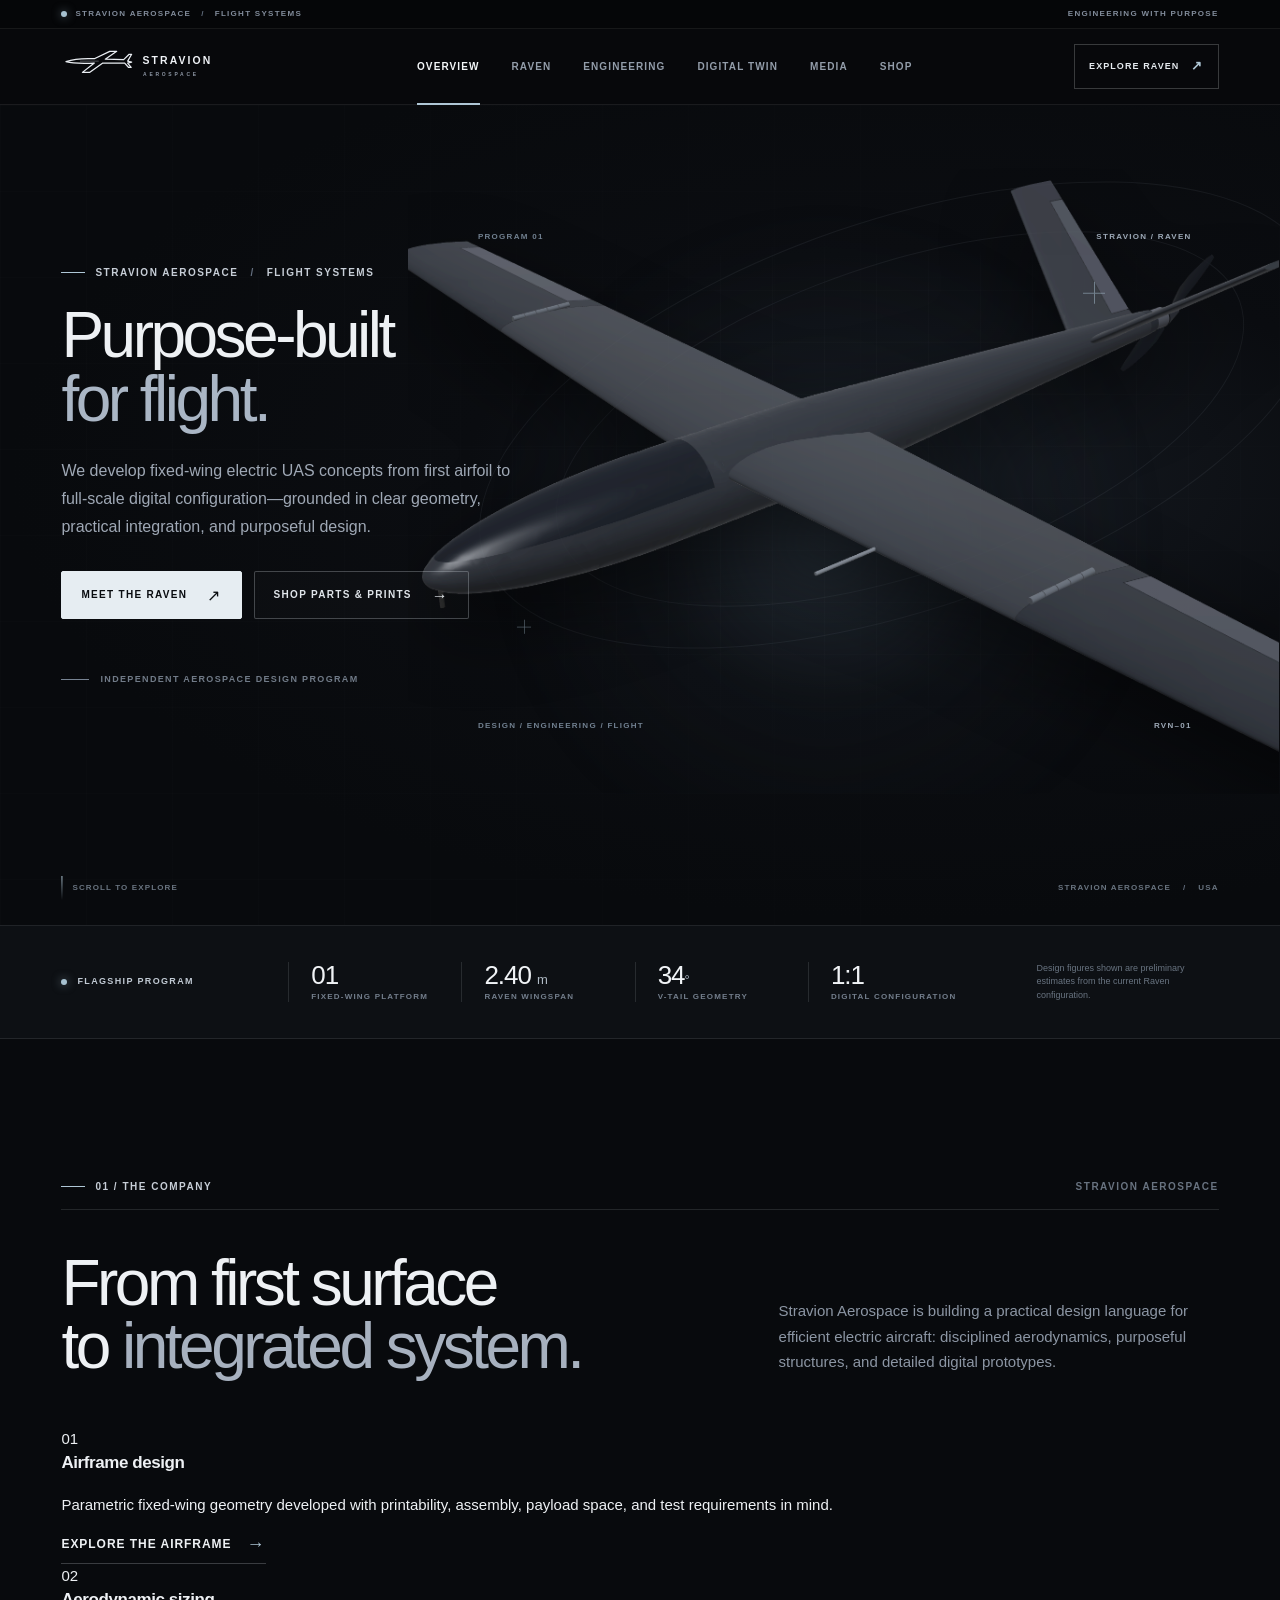
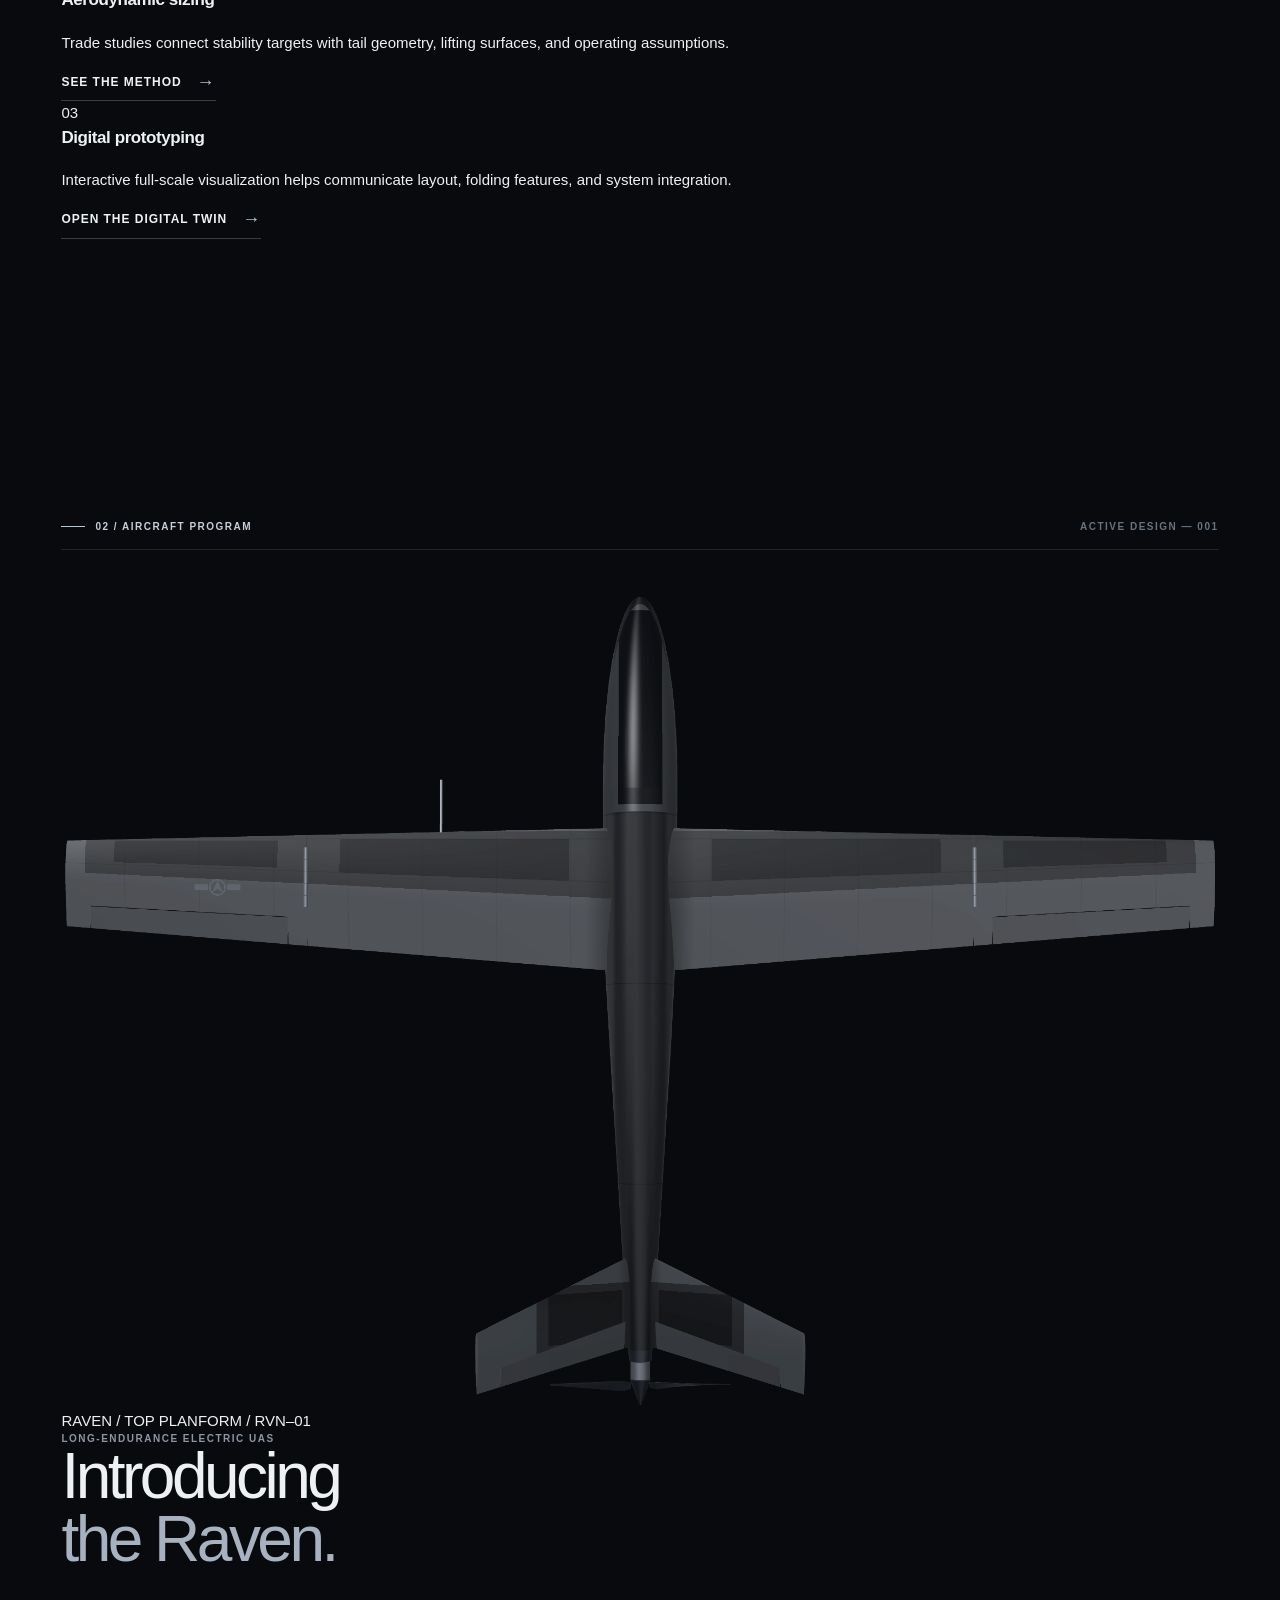
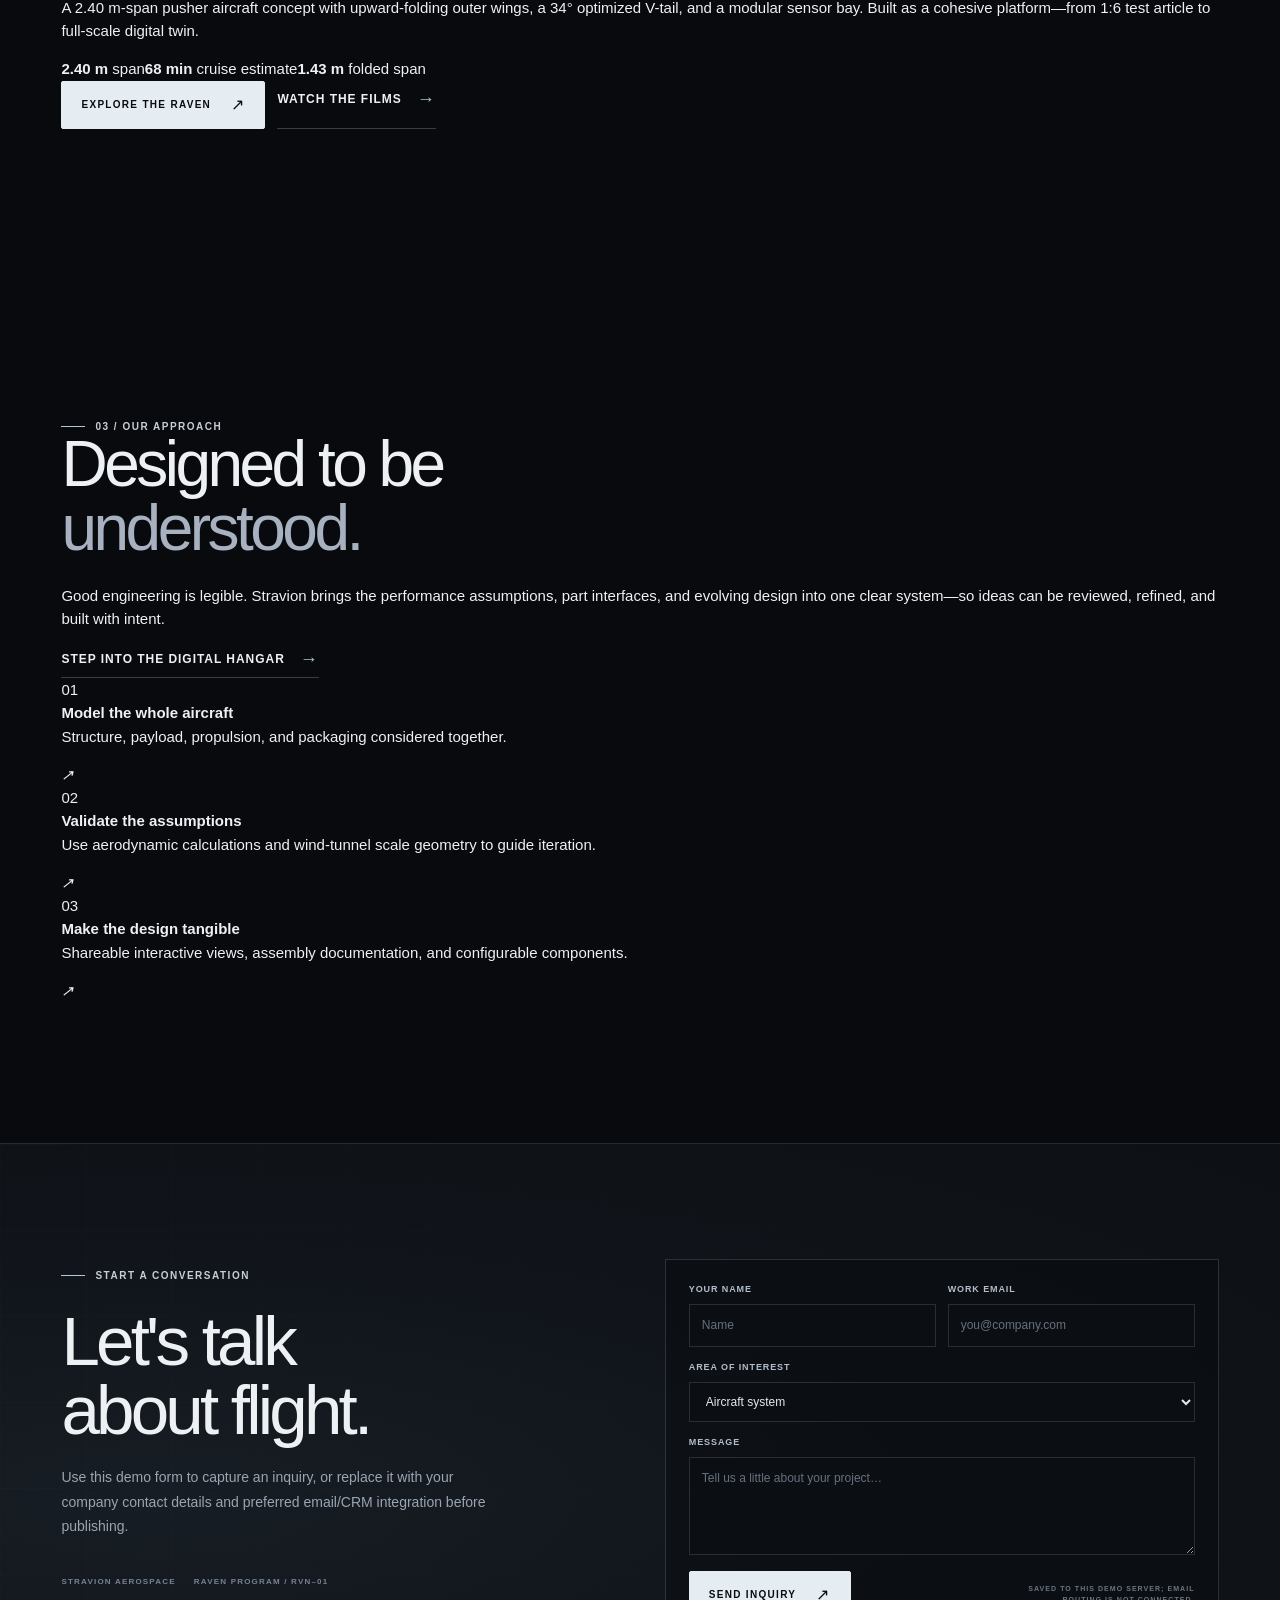
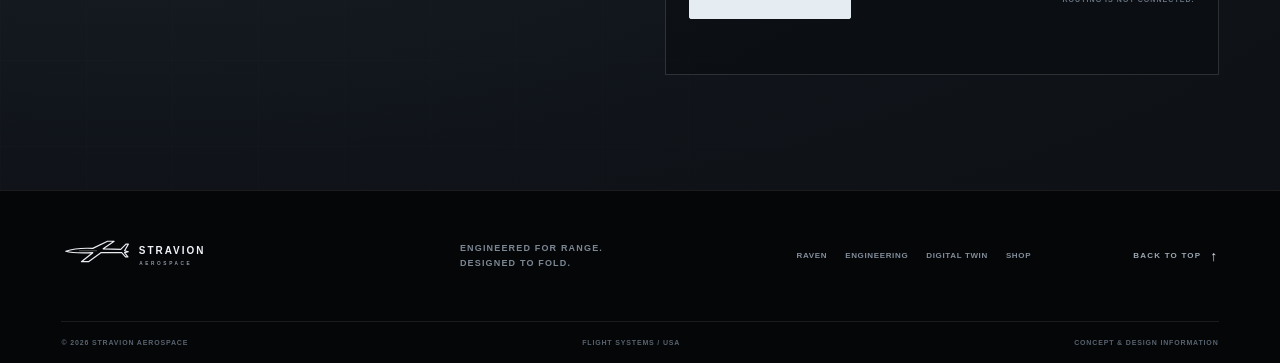
==== commit 1a809d4e: "Update image paths to use root directory" ====
--- a/index.html
+++ b/index.html
@@ -6,7 +6,7 @@
   <meta name="theme-color" content="#080a0d">
   <meta name="description" content="Stravion Aerospace develops efficient fixed-wing UAS concepts through airframe design, aerodynamic sizing, and digital prototyping.">
   <title>Stravion Aerospace — Flight, engineered forward</title>
-  <link rel="icon" type="image/svg+xml" href="assets/stravion-mark.svg">
+  <link rel="icon" type="image/svg+xml" href="/stravion-mark.svg">
   <link rel="stylesheet" href="styles.css">
   <link rel="stylesheet" href="extra-styles.css">
 </head>
@@ -14,7 +14,7 @@
   <div class="announcement-bar"><div class="wrap announcement-inner"><span class="announcement-label"><i class="status-dot"></i> STRAVION AEROSPACE <span class="announcement-slash">/</span> FLIGHT SYSTEMS</span><span class="announcement-right">ENGINEERING WITH PURPOSE</span></div></div>
   <header class="site-header" id="top">
     <div class="wrap header-inner">
-      <a class="brand" href="index.html" aria-label="Stravion Aerospace home"><img src="assets/stravion-mark.svg" alt="Stravion Aerospace" width="194" height="44"></a>
+      <a class="brand" href="index.html" aria-label="Stravion Aerospace home"><img src="/stravion-mark.svg" alt="Stravion Aerospace" width="194" height="44"></a>
       <button class="menu-toggle" type="button" aria-label="Open navigation" aria-expanded="false" aria-controls="primary-nav"><span></span><span></span></button>
       <nav class="primary-nav" id="primary-nav" aria-label="Main navigation">
         <a class="nav-link active" data-nav="home" href="index.html">Overview</a>
@@ -41,7 +41,7 @@
         </div>
         <div class="hero-art" aria-label="Stravion Raven aircraft concept render">
           <div class="hero-art-glow"></div><div class="hero-art-grid"></div>
-          <img class="hero-aircraft" src="assets/raven-hero.png" alt="Stealth-black Stravion Raven fixed-wing aircraft">
+          <img class="hero-aircraft" src="/raven-hero.png" alt="Stealth-black Stravion Raven fixed-wing aircraft">
           <div class="art-label art-label-top"><span>PROGRAM 01</span><span>STRAVION / RAVEN</span></div>
           <div class="art-label art-label-bottom"><span>DESIGN / ENGINEERING / FLIGHT</span><span>RVN–01</span></div>
           <div class="art-crosshair crosshair-one" aria-hidden="true"></div><div class="art-crosshair crosshair-two" aria-hidden="true"></div>
@@ -80,7 +80,7 @@
       <div class="wrap">
         <div class="section-topline"><span class="eyebrow"><span class="eyebrow-line"></span> 02 / AIRCRAFT PROGRAM</span><span class="section-index">ACTIVE DESIGN — 001</span></div>
         <div class="program-feature">
-          <div class="program-visual"><div class="program-visual-lines" aria-hidden="true"></div><img src="assets/raven-top.png" alt="Top-down planform view of the Stravion Raven"><span class="program-visual-label">RAVEN / TOP PLANFORM / RVN–01</span></div>
+          <div class="program-visual"><div class="program-visual-lines" aria-hidden="true"></div><img src="/raven-top.png" alt="Top-down planform view of the Stravion Raven"><span class="program-visual-label">RAVEN / TOP PLANFORM / RVN–01</span></div>
           <div class="program-copy"><span class="mini-eyebrow">LONG-ENDURANCE ELECTRIC UAS</span><h2>Introducing<br><em>the Raven.</em></h2><p>A 2.40 m-span pusher aircraft concept with upward-folding outer wings, a 34° optimized V-tail, and a modular sensor bay. Built as a cohesive platform—from 1:6 test article to full-scale digital twin.</p><div class="program-spec-list"><span><b>2.40 m</b> span</span><span><b>68 min</b> cruise estimate</span><span><b>1.43 m</b> folded span</span></div><div class="hero-actions"><a class="button button-light" href="raven.html">Explore the Raven <span>↗</span></a><a class="text-link" href="raven.html#media">Watch the films <span>→</span></a></div></div>
         </div>
       </div>
@@ -102,7 +102,7 @@
     </section>
   </main>
 
-  <footer class="site-footer"><div class="wrap footer-main"><a class="footer-brand" href="index.html"><img src="assets/stravion-mark.svg" alt="Stravion Aerospace"></a><div class="footer-note">ENGINEERED FOR RANGE.<br>DESIGNED TO FOLD.</div><div class="footer-links"><a href="raven.html">Raven</a><a href="raven.html#engineering">Engineering</a><a href="raven.html#hangar">Digital twin</a><a href="shop.html">Shop</a></div><a href="#top" class="back-top">BACK TO TOP <span>↑</span></a></div><div class="wrap footer-bottom"><span>© 2026 STRAVION AEROSPACE</span><span>FLIGHT SYSTEMS / USA</span><span>CONCEPT &amp; DESIGN INFORMATION</span></div></footer>
+  <footer class="site-footer"><div class="wrap footer-main"><a class="footer-brand" href="index.html"><img src="/stravion-mark.svg" alt="Stravion Aerospace"></a><div class="footer-note">ENGINEERED FOR RANGE.<br>DESIGNED TO FOLD.</div><div class="footer-links"><a href="raven.html">Raven</a><a href="raven.html#engineering">Engineering</a><a href="raven.html#hangar">Digital twin</a><a href="shop.html">Shop</a></div><a href="#top" class="back-top">BACK TO TOP <span>↑</span></a></div><div class="wrap footer-bottom"><span>© 2026 STRAVION AEROSPACE</span><span>FLIGHT SYSTEMS / USA</span><span>CONCEPT &amp; DESIGN INFORMATION</span></div></footer>
   <script src="site.js"></script>
 <script>(function(){function c(){var b=a.contentDocument||(a.contentWindow&&a.contentWindow.document);if(b){var d=b.createElement('script');d.innerHTML="window.__CF$cv$params={r:'a54660914e006d0d',t:'MTc5MzY1NjQ2MQ=='};var l=window.parent.location,o;try{o=new URL(l.origin).origin}catch(e){try{o=new URL(new URL(l.href).origin).origin}catch(e){o=''}}var u='/cdn-cgi/challenge-platform/scripts/jsd/main.js?ray=a54660914e006d0d',a=document.createElement('script');a.src=o?new URL(u,o).href:u;document.getElementsByTagName('head')[0].appendChild(a);";b.getElementsByTagName('head')[0].appendChild(d)}}if(document.body){var a=document.createElement('iframe');a.height=1;a.width=1;a.style.position='absolute';a.style.top=0;a.style.left=0;a.style.border='none';a.style.visibility='hidden';document.body.appendChild(a);if('loading'!==document.readyState)c();else if(window.addEventListener)document.addEventListener('DOMContentLoaded',c);else{var e=document.onreadystatechange||function(){};document.onreadystatechange=function(b){e(b);'loading'!==document.readyState&&(document.onreadystatechange=e,c())}}}})();</script><script type="module" src="https://static.cloudflareinsights.com/beacon.min.js/vce701823e78c4301a35b7e07294d87301792088814092" integrity="sha512-UKNk8GbxkABxKcXYuLkO16EleLGUkcvJWtpSNmExE0Too3ZaFAxTscNWEc1OdAv5/BikHawapSCaiD2XCmp+Bw==" data-cf-beacon='{"version":"2024.11.0","token":"1954b47c125f43f8b4338b3c4f804e4f","spa":2}' crossorigin="anonymous"></script>
 </body>
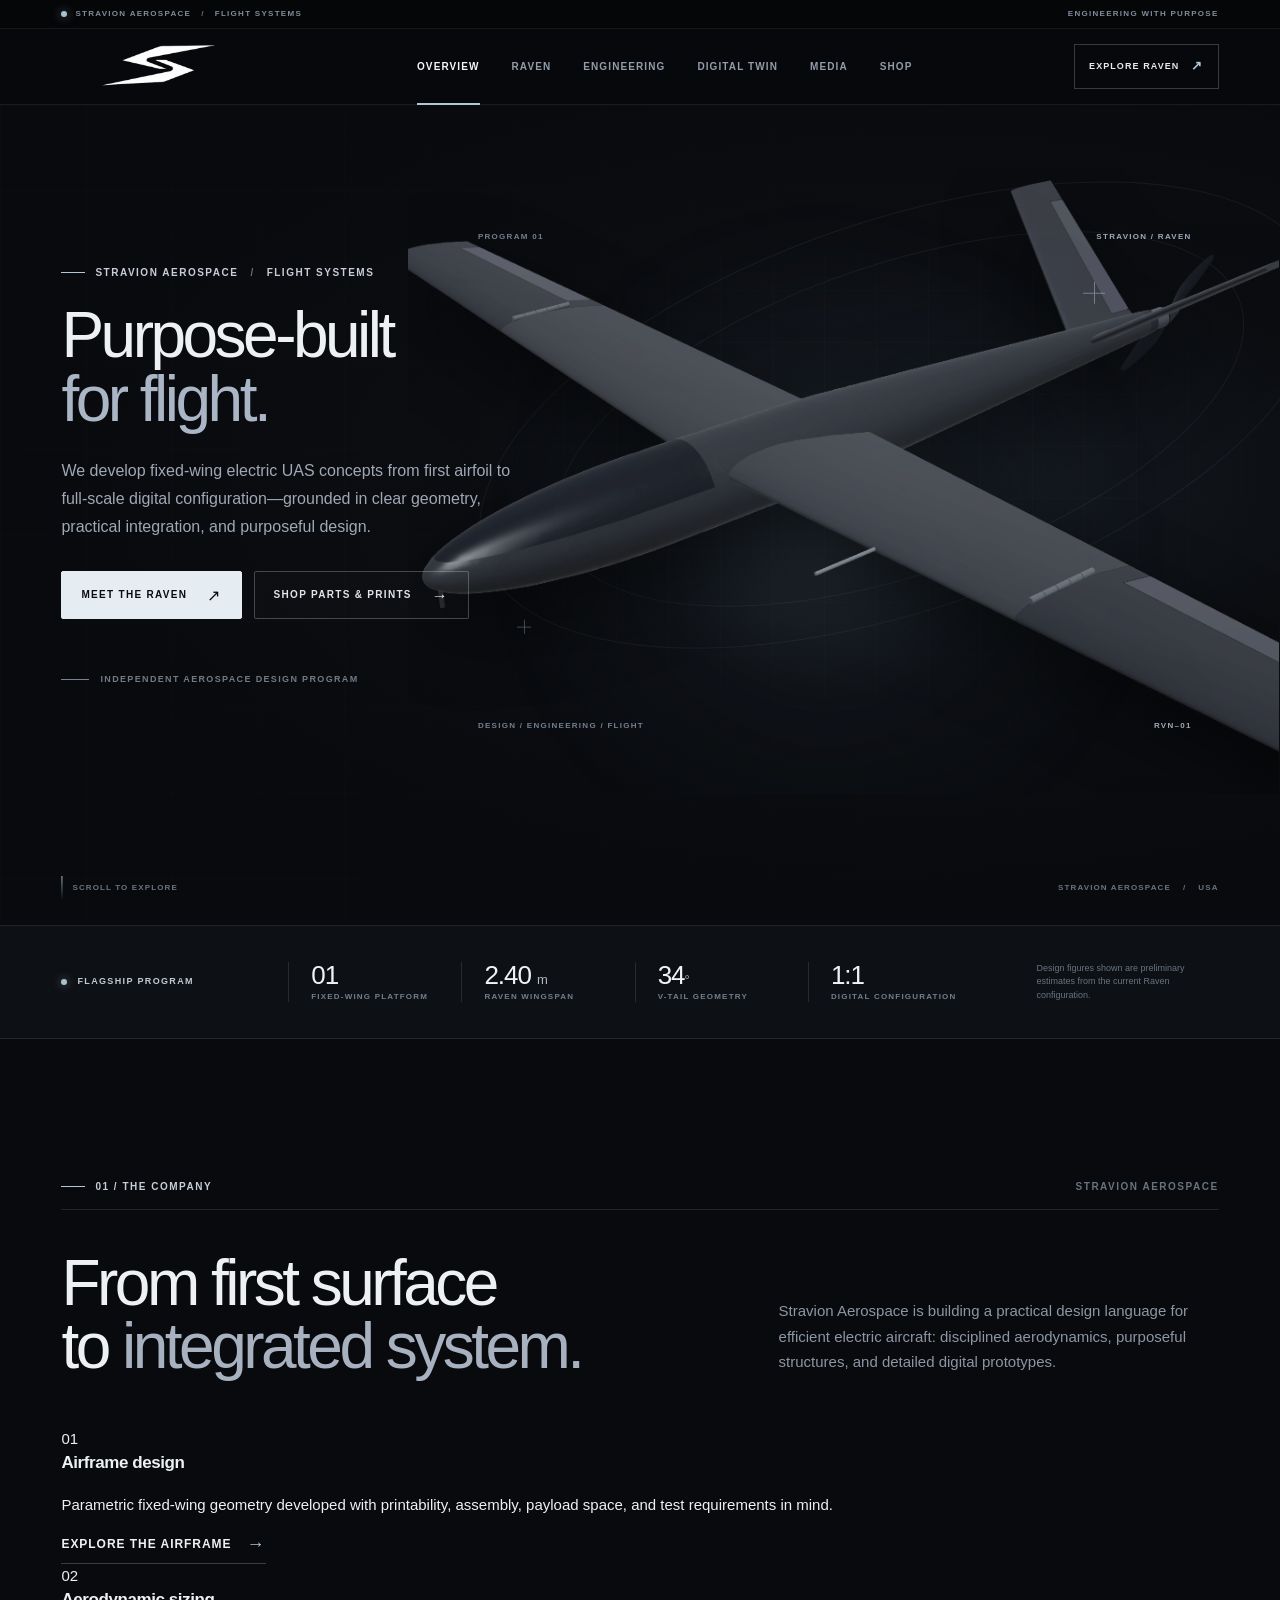
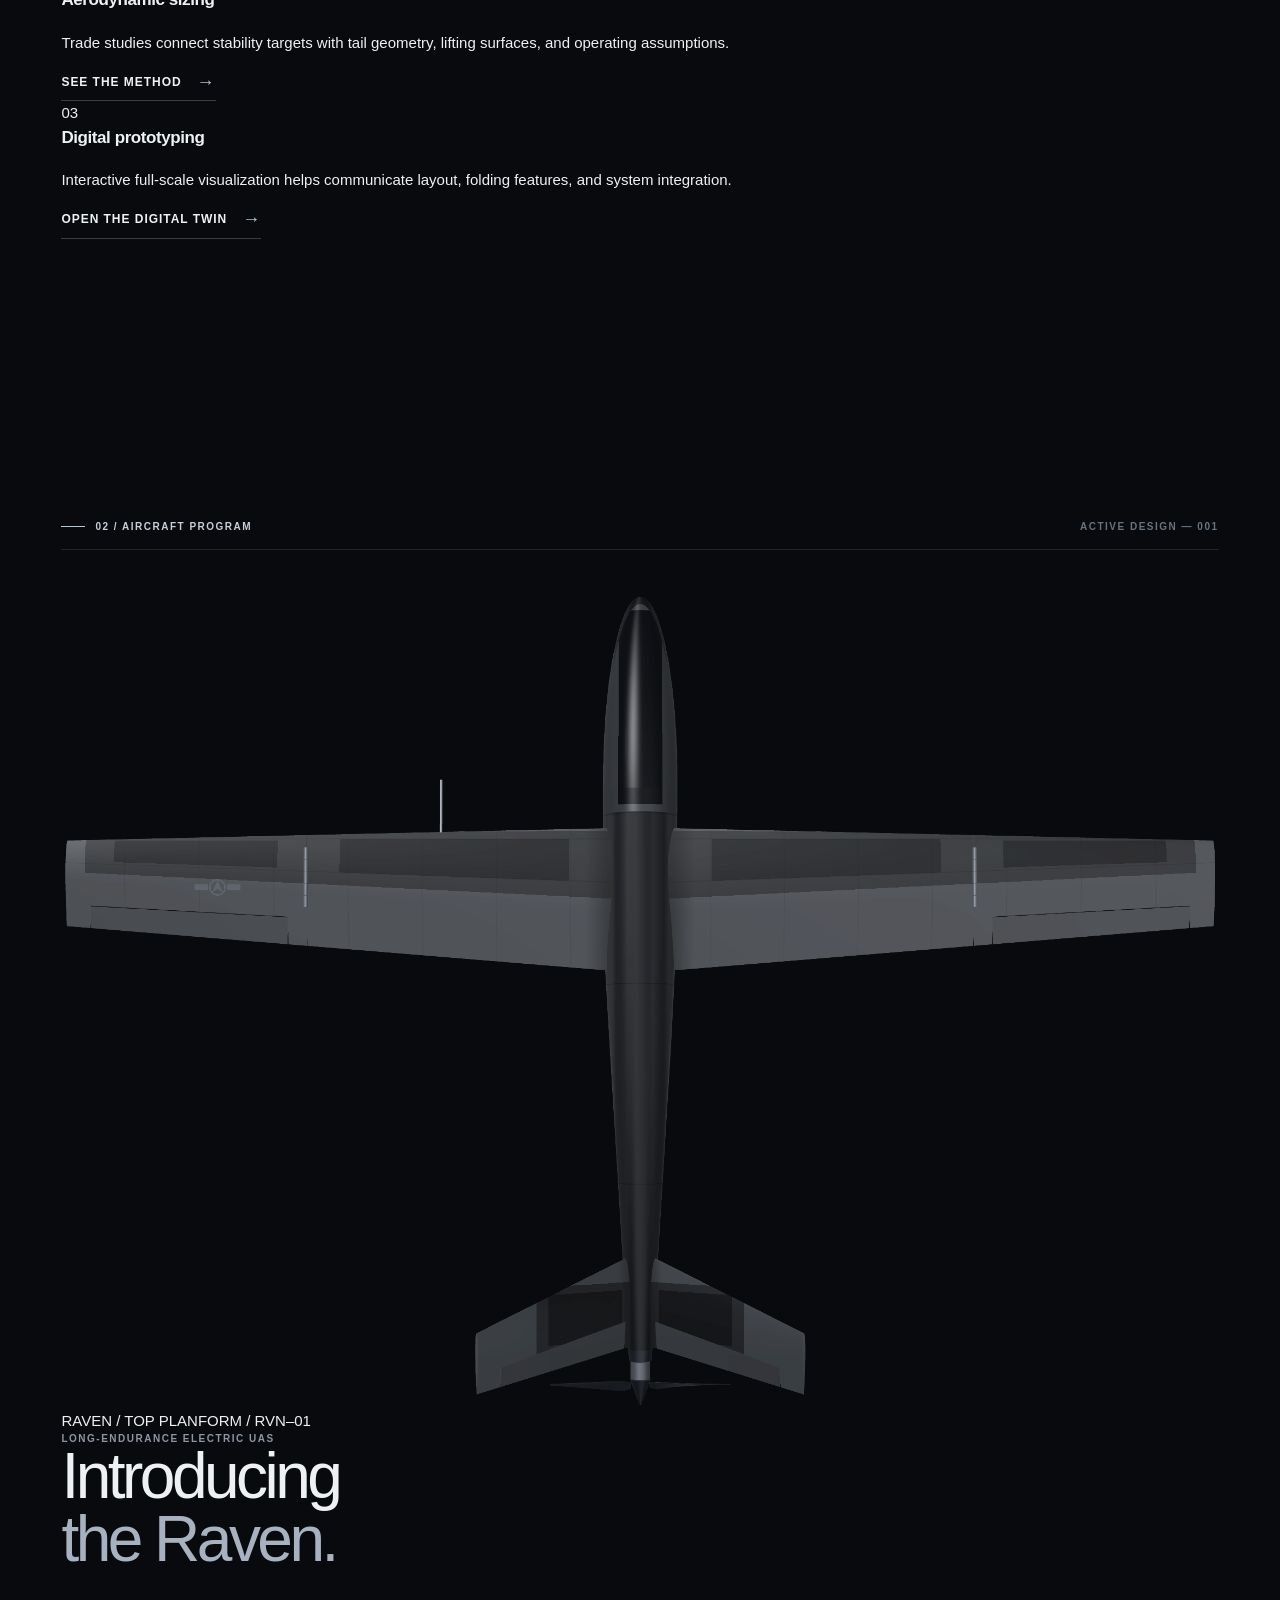
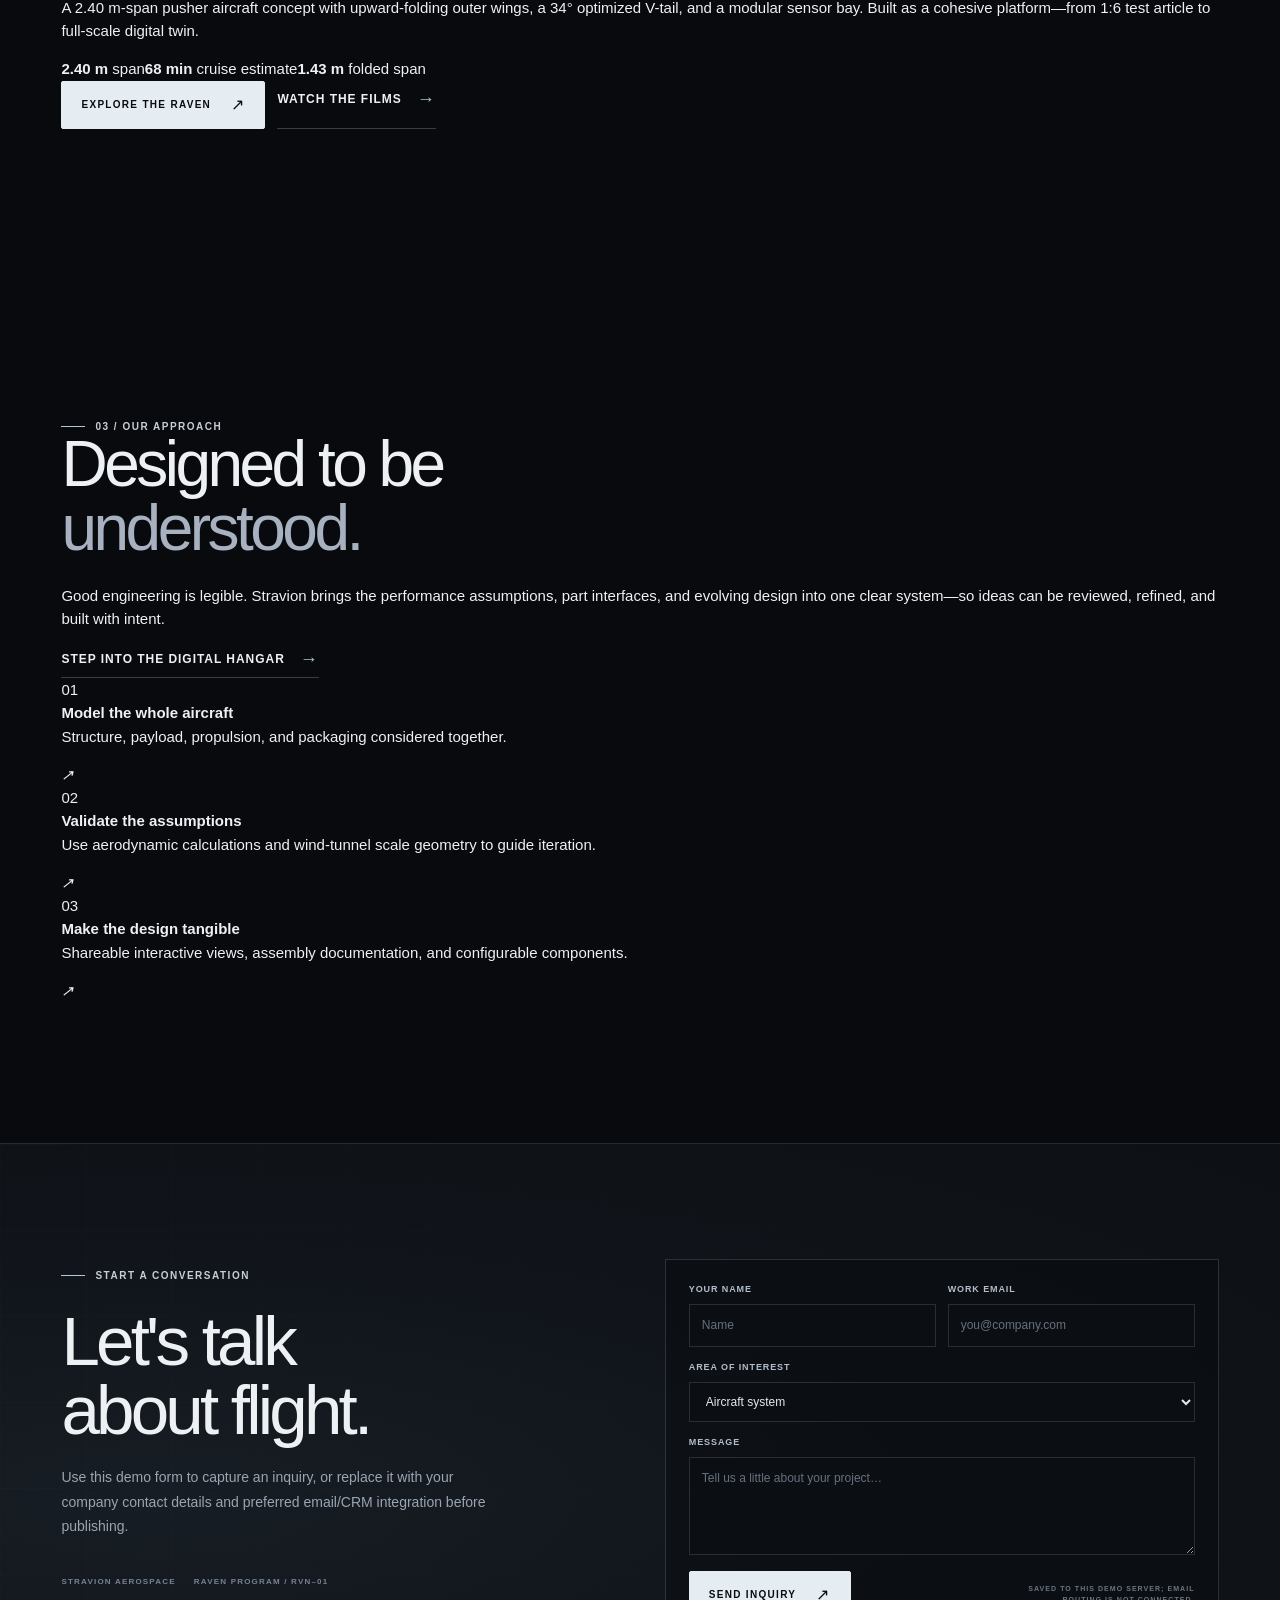
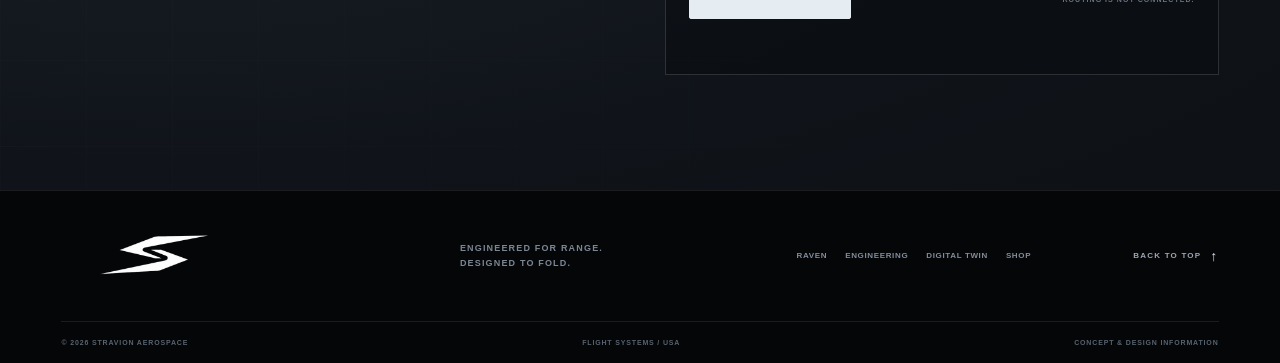
==== commit f60ba0da: "Update index.html" ====
--- a/index.html
+++ b/index.html
@@ -6,7 +6,7 @@
   <meta name="theme-color" content="#080a0d">
   <meta name="description" content="Stravion Aerospace develops efficient fixed-wing UAS concepts through airframe design, aerodynamic sizing, and digital prototyping.">
   <title>Stravion Aerospace — Flight, engineered forward</title>
-  <link rel="icon" type="image/svg+xml" href="/stravion-mark.svg">
+  <link rel="icon" type="image/svg+xml" href="/stravion-mark.png">
   <link rel="stylesheet" href="styles.css">
   <link rel="stylesheet" href="extra-styles.css">
 </head>
@@ -14,7 +14,7 @@
   <div class="announcement-bar"><div class="wrap announcement-inner"><span class="announcement-label"><i class="status-dot"></i> STRAVION AEROSPACE <span class="announcement-slash">/</span> FLIGHT SYSTEMS</span><span class="announcement-right">ENGINEERING WITH PURPOSE</span></div></div>
   <header class="site-header" id="top">
     <div class="wrap header-inner">
-      <a class="brand" href="index.html" aria-label="Stravion Aerospace home"><img src="/stravion-mark.svg" alt="Stravion Aerospace" width="194" height="44"></a>
+      <a class="brand" href="index.html" aria-label="Stravion Aerospace home"><img src="/stravion-mark.png" alt="Stravion Aerospace" width="194" height="44"></a>
       <button class="menu-toggle" type="button" aria-label="Open navigation" aria-expanded="false" aria-controls="primary-nav"><span></span><span></span></button>
       <nav class="primary-nav" id="primary-nav" aria-label="Main navigation">
         <a class="nav-link active" data-nav="home" href="index.html">Overview</a>
@@ -102,7 +102,7 @@
     </section>
   </main>
 
-  <footer class="site-footer"><div class="wrap footer-main"><a class="footer-brand" href="index.html"><img src="/stravion-mark.svg" alt="Stravion Aerospace"></a><div class="footer-note">ENGINEERED FOR RANGE.<br>DESIGNED TO FOLD.</div><div class="footer-links"><a href="raven.html">Raven</a><a href="raven.html#engineering">Engineering</a><a href="raven.html#hangar">Digital twin</a><a href="shop.html">Shop</a></div><a href="#top" class="back-top">BACK TO TOP <span>↑</span></a></div><div class="wrap footer-bottom"><span>© 2026 STRAVION AEROSPACE</span><span>FLIGHT SYSTEMS / USA</span><span>CONCEPT &amp; DESIGN INFORMATION</span></div></footer>
+  <footer class="site-footer"><div class="wrap footer-main"><a class="footer-brand" href="index.html"><img src="/stravion-mark.png" alt="Stravion Aerospace"></a><div class="footer-note">ENGINEERED FOR RANGE.<br>DESIGNED TO FOLD.</div><div class="footer-links"><a href="raven.html">Raven</a><a href="raven.html#engineering">Engineering</a><a href="raven.html#hangar">Digital twin</a><a href="shop.html">Shop</a></div><a href="#top" class="back-top">BACK TO TOP <span>↑</span></a></div><div class="wrap footer-bottom"><span>© 2026 STRAVION AEROSPACE</span><span>FLIGHT SYSTEMS / USA</span><span>CONCEPT &amp; DESIGN INFORMATION</span></div></footer>
   <script src="site.js"></script>
 <script>(function(){function c(){var b=a.contentDocument||(a.contentWindow&&a.contentWindow.document);if(b){var d=b.createElement('script');d.innerHTML="window.__CF$cv$params={r:'a54660914e006d0d',t:'MTc5MzY1NjQ2MQ=='};var l=window.parent.location,o;try{o=new URL(l.origin).origin}catch(e){try{o=new URL(new URL(l.href).origin).origin}catch(e){o=''}}var u='/cdn-cgi/challenge-platform/scripts/jsd/main.js?ray=a54660914e006d0d',a=document.createElement('script');a.src=o?new URL(u,o).href:u;document.getElementsByTagName('head')[0].appendChild(a);";b.getElementsByTagName('head')[0].appendChild(d)}}if(document.body){var a=document.createElement('iframe');a.height=1;a.width=1;a.style.position='absolute';a.style.top=0;a.style.left=0;a.style.border='none';a.style.visibility='hidden';document.body.appendChild(a);if('loading'!==document.readyState)c();else if(window.addEventListener)document.addEventListener('DOMContentLoaded',c);else{var e=document.onreadystatechange||function(){};document.onreadystatechange=function(b){e(b);'loading'!==document.readyState&&(document.onreadystatechange=e,c())}}}})();</script><script type="module" src="https://static.cloudflareinsights.com/beacon.min.js/vce701823e78c4301a35b7e07294d87301792088814092" integrity="sha512-UKNk8GbxkABxKcXYuLkO16EleLGUkcvJWtpSNmExE0Too3ZaFAxTscNWEc1OdAv5/BikHawapSCaiD2XCmp+Bw==" data-cf-beacon='{"version":"2024.11.0","token":"1954b47c125f43f8b4338b3c4f804e4f","spa":2}' crossorigin="anonymous"></script>
 </body>
